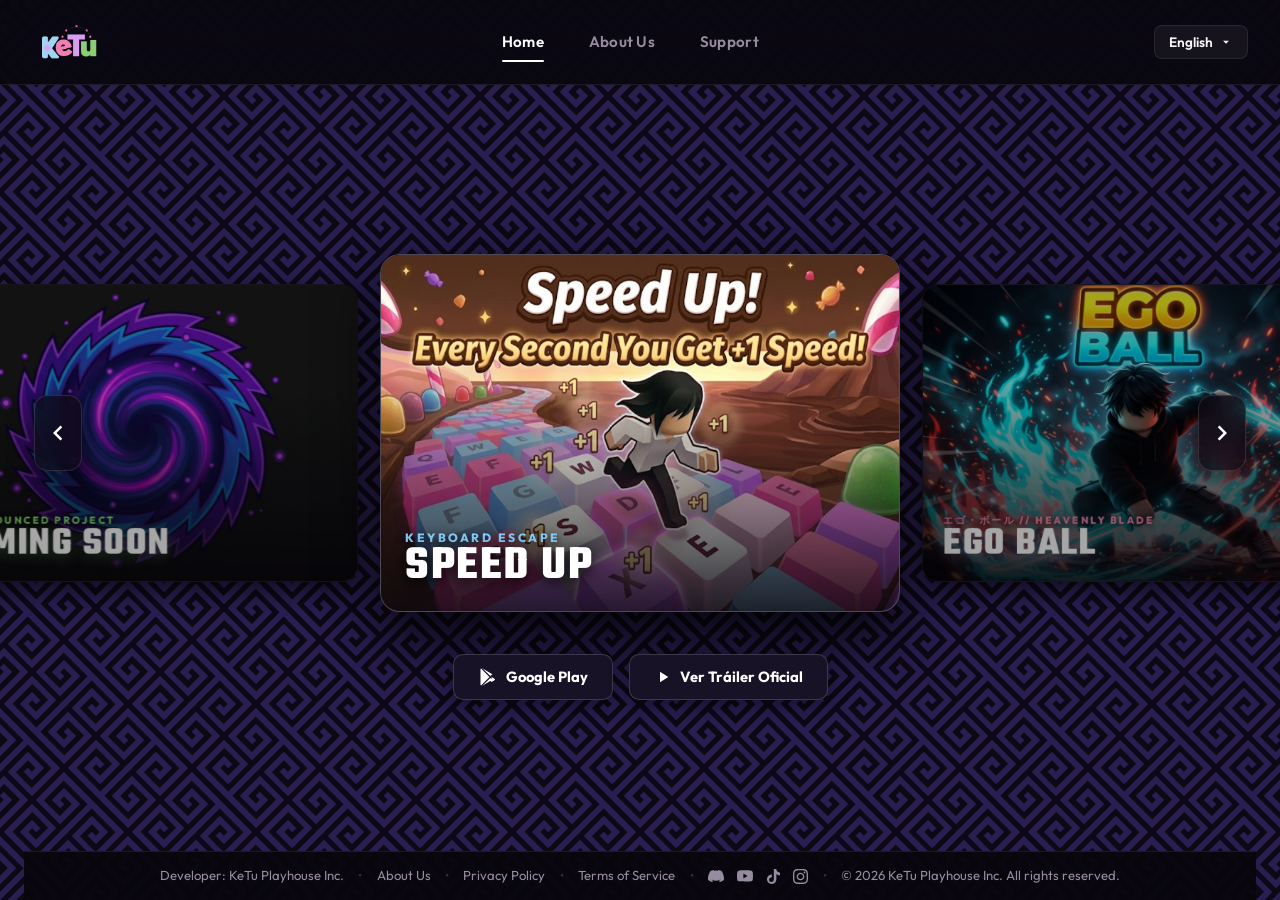
==== index.html @ 0c63c73d "feat(web): add smooth hardware-accelerated 3D slide transition v2.5.4" ====
<!DOCTYPE html>
<html lang="es">
<head>
    <meta charset="UTF-8">
    <meta name="viewport" content="width=device-width, initial-scale=1.0, maximum-scale=1.0, user-scalable=no">
    <title>KeTu Playhouse - Estudio de Videojuegos Móviles</title>
    
    <!-- SEO Meta Tags -->
    <meta name="description" content="KeTu Playhouse: Estudio independiente de videojuegos móviles. Creador de Keyboard Escape: Speed Up (Google Play) y EGO BALL.">
    <meta name="keywords" content="KeTu Playhouse, Keyboard Escape, EGO BALL, videojuegos moviles, android games, arcade, blade ball, anime game, synthwave">
    <meta name="author" content="KeTu Playhouse">
    <meta name="robots" content="index, follow">
    
    <!-- Open Graph / Facebook -->
    <meta property="og:type" content="website">
    <meta property="og:title" content="KeTu Playhouse - Estudio de Videojuegos Móviles">
    <meta property="og:description" content="Creadores de juegos móviles dinámicos y electrizantes. ¡Prueba Keyboard Escape y descubre EGO BALL!">
    <meta property="og:image" content="assets/banner.png">

    <!-- Fonts -->
    <link rel="preconnect" href="https://fonts.googleapis.com">
    <link rel="preconnect" href="https://fonts.gstatic.com" crossorigin>
    <link rel="stylesheet" href="https://fonts.googleapis.com/css2?family=Outfit:wght@300;400;500;600;700;800;900&family=Teko:wght@700&display=swap">

    <!-- Stylesheets & Favicon -->
    <link rel="stylesheet" href="style.css?v=2.5.4">
    <link rel="icon" type="image/png" href="assets/icon.png">
    <link rel="canonical" href="https://ketuplayhouse.com/">

    <!-- JSON-LD Structured Data -->
    <script type="application/ld+json">
    {
      "@context": "https://schema.org",
      "@type": "Organization",
      "name": "KeTu Playhouse",
      "url": "https://ketuplayhouse.com",
      "logo": "https://ketuplayhouse.com/assets/logo.png",
      "sameAs": [
        "https://youtube.com/@ketuplayhouse",
        "https://instagram.com/ketuplayhouse",
        "https://tiktok.com/@ketuplayhouse",
        "https://discord.gg/FvvgfS37GY"
      ]
    }
    </script>

    <!-- Language & Logic Script -->
    <script src="lang.js?v=2.5.4" defer></script>
</head>
<body class="main-hub-body">
    <!-- Atmospheric Studio Ambient Canvas -->
    <div class="bg-fixed-canvas">
        <div class="bg-spotlight" id="bg-spotlight"></div>
    </div>

    <!-- Header Navigation (Chillyroom Style Roof Bar) -->
    <header class="studio-header">
        <nav class="studio-nav">
            <a href="index.html" class="logo-container">
                <img src="assets/logo.png" alt="KeTu Playhouse Logo" class="logo-img" id="nav-logo">
            </a>
            
            <ul class="nav-links">
                <li><a href="#" onclick="selectGameIndex(0); return false;" class="active" data-i18n="nav-home">Inicio</a></li>
                <li><a href="about.html" data-i18n="nav-about">Sobre Nosotros</a></li>
                <li><a href="mailto:ketusoporte@gmail.com?subject=Soporte%20KeTu%20Playhouse" data-i18n="nav-support">Soporte</a></li>
            </ul>

            <!-- Minimalist Studio Language Dropdown -->
            <div class="lang-dropdown-wrapper">
                <button class="lang-dropdown-btn" id="langDropdownBtn" onclick="toggleLangDropdown(event)" aria-haspopup="true" aria-expanded="false">
                    <span id="currentLangLabel">Español</span>
                    <svg class="dropdown-chevron" viewBox="0 0 24 24" width="14" height="14">
                        <path fill="currentColor" d="M7 10l5 5 5-5z"/>
                    </svg>
                </button>
                <div class="lang-dropdown-menu" id="langDropdownMenu">
                    <button class="lang-option-item" onclick="changeLanguage('es')">
                        <span>Español</span>
                        <span class="lang-tag">ES</span>
                    </button>
                    <button class="lang-option-item" onclick="changeLanguage('en')">
                        <span>English</span>
                        <span class="lang-tag">EN</span>
                    </button>
                </div>
            </div>
        </nav>
    </header>

    <!-- MAIN STUDIO HUB CONTENT -->
    <main class="studio-hub">
        <!-- HORIZONTAL 16:11 GAME SHOWCASE (ChillyRoom Carousel) -->
        <section class="showcase-section">
            <div class="showcase-viewport">
                <!-- Navigation Chevrons -->
                <button class="showcase-arrow prev" onclick="moveCoverflow(-1)" title="Anterior" aria-label="Juego Anterior">
                    <svg viewBox="0 0 24 24">
                        <path fill="currentColor" d="M15.41 7.41L14 6l-6 6 6 6 1.41-1.41L10.83 12z"/>
                    </svg>
                </button>
                
                <button class="showcase-arrow next" onclick="moveCoverflow(1)" title="Siguiente" aria-label="Siguiente Juego">
                    <svg viewBox="0 0 24 24">
                        <path fill="currentColor" d="M10 6L8.59 7.41 13.17 12l-4.58 4.59L10 18l6-6z"/>
                    </svg>
                </button>

                <!-- GAME CARDS CONTAINER (16:11 Widescreen Aspect Ratio) -->
                <div class="showcase-cards-wrapper" id="coverflow-wrapper">
                    <!-- Card 0: Keyboard Escape: Speed Up -->
                    <div class="showcase-card active" onclick="selectGameIndex(0)">
                        <div class="card-art-container">
                            <img src="assets/banner.png" alt="Keyboard Escape Banner Art" class="card-art-img">
                            <div class="card-vignette-layer"></div>
                            
                            <!-- Official Transparent Game Logo Overlay -->
                            <div class="card-logo-overlay">
                                <div class="game-brand-logo keyboard-escape-logo">
                                    <span class="brand-top-sub">KEYBOARD ESCAPE</span>
                                    <span class="brand-main-title">SPEED UP</span>
                                </div>
                            </div>
                        </div>
                    </div>

                    <!-- Card 1: EGO BALL -->
                    <div class="showcase-card side-next" onclick="selectGameIndex(1)">
                        <div class="card-art-container">
                            <img src="assets/ego_ball_banner.jpg" alt="EGO BALL Banner Art" class="card-art-img">
                            <div class="card-vignette-layer"></div>
                            
                            <!-- Official Transparent Game Logo Overlay -->
                            <div class="card-logo-overlay">
                                <div class="game-brand-logo ego-ball-logo">
                                    <span class="brand-top-sub">エゴ・ボール // HEAVENLY BLADE</span>
                                    <span class="brand-main-title">EGO BALL</span>
                                </div>
                            </div>
                        </div>
                    </div>

                    <!-- Card 2: Coming Soon Portal -->
                    <div class="showcase-card side-prev" onclick="selectGameIndex(2)">
                        <div class="card-art-container">
                            <img src="assets/coming_soon_portal.jpg" alt="Coming Soon Portal" class="card-art-img portal-card-img">
                            <div class="card-vignette-layer"></div>
                            
                            <!-- Official Transparent Game Logo Overlay -->
                            <div class="card-logo-overlay">
                                <div class="game-brand-logo coming-soon-logo">
                                    <span class="brand-top-sub">UNANNOUNCED PROJECT</span>
                                    <span class="brand-main-title">COMING SOON</span>
                                </div>
                            </div>
                        </div>
                    </div>
                </div>
            </div>

            <!-- DYNAMIC ACTION BUTTONS BAR (Symmetric Row Directly Below Active Card) -->
            <div class="active-actions-bar" id="active-actions-bar">
                <!-- Injected dynamically via script -->
            </div>
        </section>

        <!-- REFINED STUDIO FOOTER (Single Slim Line) -->
        <footer class="studio-footer">
            <div class="footer-container">
                <span class="footer-credit" data-i18n="footer-developer">Developer: KeTu Playhouse Inc.</span>
                <span class="footer-divider">•</span>
                <a href="about.html" class="footer-link" data-i18n="nav-about">Sobre Nosotros</a>
                <span class="footer-divider">•</span>
                <a href="privacy-policy.html" class="footer-link" data-i18n="link-privacy">Política de Privacidad</a>
                <span class="footer-divider">•</span>
                <a href="terms-of-service.html" class="footer-link" data-i18n="link-terms">Términos de Uso</a>
                <span class="footer-divider">•</span>
                
                <!-- Social Channels -->
                <div class="footer-social-cluster">
                    <a href="https://discord.gg/FvvgfS37GY" target="_blank" rel="noopener noreferrer" class="social-icon-btn" title="Discord" aria-label="Discord">
                        <svg width="16" height="16" viewBox="0 0 24 24" fill="currentColor">
                            <path d="M20.317 4.37a19.791 19.791 0 0 0-4.885-1.515.074.074 0 0 0-.079.037c-.21.375-.444.864-.608 1.25a18.27 18.27 0 0 0-5.487 0 12.64 12.64 0 0 0-.617-1.25.077.077 0 0 0-.079-.037A19.736 19.736 0 0 0 3.677 4.37a.07.07 0 0 0-.032.027C.533 9.046-.32 13.58.099 18.057a.082.082 0 0 0 .031.057 19.9 19.9 0 0 0 5.993 3.03.078.078 0 0 0 .084-.028 14.09 14.09 0 0 0 1.226-1.994.076.076 0 0 0-.041-.106 13.107 13.107 0 0 1-1.873-.894.077.077 0 0 1-.008-.128c.126-.093.252-.19.372-.287a.075.075 0 0 1 .077-.011c3.92 1.793 8.18 1.793 12.061 0a.073.073 0 0 1 .078.009c.12.099.246.195.373.289a.077.077 0 0 1-.006.127 12.299 12.299 0 0 1-1.873.894.077.077 0 0 0-.041.107c.36.698.772 1.362 1.225 1.993a.076.076 0 0 0 .084.028 19.839 19.839 0 0 0 6.002-3.03.077.077 0 0 0 .032-.054c.5-5.177-.838-9.674-3.549-13.66a.061.061 0 0 0-.031-.03z"/>
                        </svg>
                    </a>
                    <a href="https://youtube.com/@ketuplayhouse" target="_blank" rel="noopener noreferrer" class="social-icon-btn" title="YouTube" aria-label="YouTube">
                        <svg width="16" height="16" viewBox="0 0 24 24" fill="currentColor">
                            <path d="M23.498 6.186a3.016 3.016 0 0 0-2.122-2.136C19.505 3.545 12 3.545 12 3.545s-7.505 0-9.377.505A3.017 3.017 0 0 0 .502 6.186C0 8.07 0 12 0 12s0 3.93.502 5.814a3.016 3.016 0 0 0 2.122 2.136c1.871.505 9.376.505 9.376.505s7.505 0 9.377-.505a3.015 3.015 0 0 0 2.122-2.136C24 15.93 24 12 24 12s0-3.93-.502-5.814zM9.545 15.568V8.432L15.818 12l-6.273 3.568z"/>
                        </svg>
                    </a>
                    <a href="https://tiktok.com/@ketuplayhouse" target="_blank" rel="noopener noreferrer" class="social-icon-btn" title="TikTok" aria-label="TikTok">
                        <svg width="15" height="15" viewBox="0 0 24 24" fill="currentColor">
                            <path d="M12.525.02c1.31-.02 2.61-.01 3.91-.02.08 1.53.63 3.09 1.75 4.17 1.12 1.11 2.7 1.62 4.24 1.79v4.03c-1.44-.05-2.89-.35-4.2-.97-.57-.26-1.1-.59-1.62-.97-.01 2.92.01 5.84-.02 8.75-.08 1.4-.54 2.79-1.35 3.94-1.31 1.92-3.58 3.17-5.91 3.21-1.43.08-2.86-.31-4.08-1.03-2.02-1.19-3.44-3.37-3.65-5.71-.29-2.87 1.13-5.7 3.58-7.18 1.25-.77 2.72-1.16 4.19-1.14.03 1.41.01 2.82.01 4.23-.97-.01-1.95.27-2.76.81-.88.58-1.47 1.52-1.6 2.58-.23 1.5.52 3.04 1.86 3.73.9.47 1.97.55 2.95.27 1.05-.29 1.95-1.02 2.37-2.02.26-.6.37-1.27.36-1.93-.01-4.38 0-8.77-.01-13.15z"/>
                        </svg>
                    </a>
                    <a href="https://instagram.com/ketuplayhouse" target="_blank" rel="noopener noreferrer" class="social-icon-btn" title="Instagram" aria-label="Instagram">
                        <svg width="15" height="15" viewBox="0 0 24 24" fill="currentColor">
                            <path d="M12 2.163c3.204 0 3.584.012 4.85.07 3.252.148 4.771 1.691 4.919 4.919.058 1.265.069 1.645.069 4.849 0 3.205-.012 3.584-.069 4.849-.149 3.225-1.664 4.771-4.919 4.919-1.266.058-1.644.07-4.85.07-3.204 0-3.584-.012-4.849-.07-3.26-.149-4.771-1.699-4.919-4.92-.058-1.265-.07-1.644-.07-4.849 0-3.204.013-3.583.07-4.849.149-3.227 1.664-4.771 4.919-4.919 1.266-.057 1.645-.069 4.849-.069zm0-2.163c-3.259 0-3.667.014-4.947.072-4.358.2-6.78 2.618-6.98 6.98-.059 1.281-.073 1.689-.073 4.948 0 3.259.014 3.668.072 4.948.2 4.358 2.618 6.78 6.98 6.98 1.281.058 1.689.072 4.948.072 3.259 0 3.668-.014 4.948-.072 4.354-.2 6.782-2.618 6.979-6.98.059-1.28.073-1.689.073-4.948 0-3.259-.014-3.667-.072-4.947-.196-4.354-2.617-6.78-6.979-6.98-1.281-.059-1.69-.073-4.949-.073zm0 5.838c-3.403 0-6.162 2.759-6.162 6.162s2.759 6.163 6.162 6.163 6.162-2.759 6.162-6.163c0-3.403-2.759-6.162-6.162-6.162zm0 10.162c-2.209 0-4-1.79-4-4 0-2.209 1.791-4 4-4s4 1.791 4 4c0 2.21-1.791 4-4 4zm6.406-11.845c-.796 0-1.441.645-1.441 1.44s.645 1.44 1.441 1.44c.795 0 1.439-.645 1.439-1.44s-.644-1.44-1.439-1.44z"/>
                        </svg>
                    </a>
                </div>
                
                <span class="footer-divider">•</span>
                <span class="footer-copy" data-i18n="footer-copy">&copy; 2026 KeTu Playhouse Inc. Todos los derechos reservados.</span>
            </div>
        </footer>
    </main>

    <!-- CINEMATIC VIDEO LIGHTBOX MODAL -->
    <div id="videoModal" class="video-modal-overlay" style="display: none;" onclick="closeYouTubeTrailer(event)">
        <div class="video-modal-card" onclick="event.stopPropagation()">
            <button class="video-modal-close" onclick="closeYouTubeTrailer(event)" title="Cerrar">&times;</button>
            <div class="video-iframe-wrapper">
                <iframe id="youtubeIframe" src="" frameborder="0" allow="accelerometer; autoplay; clipboard-write; encrypted-media; gyroscope; picture-in-picture" allowfullscreen></iframe>
            </div>
        </div>
    </div>

    <!-- CORE CONTROLLER SCRIPT -->
    <script>
        let activeIndex = 0;
        const totalGames = 3;

        function moveCoverflow(direction) {
            let nextIndex = activeIndex + direction;
            if (nextIndex < 0) nextIndex = totalGames - 1;
            if (nextIndex >= totalGames) nextIndex = 0;
            selectGameIndex(nextIndex);
        }

        function selectGameIndex(index) {
            activeIndex = index;
            const cards = document.querySelectorAll('.showcase-card');
            
            cards.forEach((card, idx) => {
                card.classList.remove('active', 'side-prev', 'side-next');
                
                if (idx === index) {
                    card.classList.add('active');
                } else if (idx === (index - 1 + totalGames) % totalGames) {
                    card.classList.add('side-prev');
                } else {
                    card.classList.add('side-next');
                }
            });

            updateSpotlight(index);
            renderActiveActions(index);
        }

        function updateSpotlight(index) {
            const spotlight = document.getElementById('bg-spotlight');
            if (!spotlight) return;

            if (index === 0) {
                // Keyboard Escape (Cyan / Blue subtle aura)
                spotlight.style.background = 'radial-gradient(ellipse at 50% 45%, rgba(133, 203, 245, 0.12) 0%, rgba(244, 129, 172, 0.04) 45%, transparent 70%)';
            } else if (index === 1) {
                // EGO BALL (Purple / Pink subtle aura)
                spotlight.style.background = 'radial-gradient(ellipse at 50% 45%, rgba(191, 130, 244, 0.14) 0%, rgba(244, 129, 172, 0.05) 45%, transparent 70%)';
            } else if (index === 2) {
                // Coming Soon (Green / Purple subtle aura)
                spotlight.style.background = 'radial-gradient(ellipse at 50% 45%, rgba(130, 214, 111, 0.12) 0%, rgba(191, 130, 244, 0.05) 45%, transparent 70%)';
            }
        }

        function renderActiveActions(index) {
            const actionsBar = document.getElementById('active-actions-bar');
            if (!actionsBar) return;

            actionsBar.style.opacity = '0';
            actionsBar.style.transform = 'translateY(6px)';

            setTimeout(() => {
                const lang = localStorage.getItem('ketu_lang') || 'es';

                if (index === 0) {
                    // Keyboard Escape Actions
                    const trailerText = lang === 'es' ? 'Ver Tráiler Oficial' : 'Watch Official Trailer';
                    const storeText = lang === 'es' ? 'Google Play' : 'Google Play';
                    actionsBar.innerHTML = `
                        <a href="https://play.google.com/store/apps/details?id=com.ketuplayhouse.keyboardescape" target="_blank" rel="noopener noreferrer" class="action-btn action-btn-playstore">
                            <svg width="20" height="20" viewBox="0 0 24 24" fill="currentColor">
                                <path d="M3.609 1.814L13.792 12 3.61 22.186a1.99 1.99 0 0 1-.61-.954V2.768c0-.368.225-.718.609-.954zm11.235 11.238l2.36 2.36-12.08 6.945 9.72-9.305zm0-2.104L5.124 1.643l12.08 6.945-2.36 2.36zm1.464 1.052l3.414 1.96a1.25 1.25 0 0 1 0 2.08l-3.414 1.96-2.106-2.106 2.106-2.094z"/>
                            </svg>
                            <span>${storeText}</span>
                        </a>
                        <button class="action-btn action-btn-trailer" onclick="openYouTubeTrailer()">
                            <svg width="18" height="18" viewBox="0 0 24 24" fill="currentColor">
                                <path d="M8 5v14l11-7z"/>
                            </svg>
                            <span>${trailerText}</span>
                        </button>
                    `;
                } else if (index === 1) {
                    // EGO BALL Actions
                    const discordText = lang === 'es' ? 'Comunidad de Discord (Alpha)' : 'Discord Community (Alpha)';
                    const statusText = lang === 'es' ? 'En Prototipado Unity 3D' : 'Unity 3D Prototyping';
                    actionsBar.innerHTML = `
                        <a href="https://discord.gg/FvvgfS37GY" target="_blank" rel="noopener noreferrer" class="action-btn action-btn-discord">
                            <svg width="18" height="18" viewBox="0 0 24 24" fill="currentColor">
                                <path d="M20.317 4.37a19.791 19.791 0 0 0-4.885-1.515.074.074 0 0 0-.079.037c-.21.375-.444.864-.608 1.25a18.27 18.27 0 0 0-5.487 0 12.64 12.64 0 0 0-.617-1.25.077.077 0 0 0-.079-.037A19.736 19.736 0 0 0 3.677 4.37a.07.07 0 0 0-.032.027C.533 9.046-.32 13.58.099 18.057a.082.082 0 0 0 .031.057 19.9 19.9 0 0 0 5.993 3.03.078.078 0 0 0 .084-.028 14.09 14.09 0 0 0 1.226-1.994.076.076 0 0 0-.041-.106 13.107 13.107 0 0 1-1.873-.894.077.077 0 0 1-.008-.128c.126-.093.252-.19.372-.287a.075.075 0 0 1 .077-.011c3.92 1.793 8.18 1.793 12.061 0a.073.073 0 0 1 .078.009c.12.099.246.195.373.289a.077.077 0 0 1-.006.127 12.299 12.299 0 0 1-1.873.894.077.077 0 0 0-.041.107c.36.698.772 1.362 1.225 1.993a.076.076 0 0 0 .084.028 19.839 19.839 0 0 0 6.002-3.03.077.077 0 0 0 .032-.054c.5-5.177-.838-9.674-3.549-13.66a.061.061 0 0 0-.031-.03z"/>
                            </svg>
                            <span>${discordText}</span>
                        </a>
                        <div class="action-tag-pill tag-prototype">
                            <span class="tag-dot"></span>
                            <span>${statusText}</span>
                        </div>
                    `;
                } else if (index === 2) {
                    // Coming Soon Actions
                    const discordNewsText = lang === 'es' ? 'Novedades en Discord' : 'Updates on Discord';
                    const secretTagText = lang === 'es' ? 'Proyecto No Revelado' : 'Unannounced Title';
                    actionsBar.innerHTML = `
                        <a href="https://discord.gg/FvvgfS37GY" target="_blank" rel="noopener noreferrer" class="action-btn action-btn-discord">
                            <svg width="18" height="18" viewBox="0 0 24 24" fill="currentColor">
                                <path d="M20.317 4.37a19.791 19.791 0 0 0-4.885-1.515.074.074 0 0 0-.079.037c-.21.375-.444.864-.608 1.25a18.27 18.27 0 0 0-5.487 0 12.64 12.64 0 0 0-.617-1.25.077.077 0 0 0-.079-.037A19.736 19.736 0 0 0 3.677 4.37a.07.07 0 0 0-.032.027C.533 9.046-.32 13.58.099 18.057a.082.082 0 0 0 .031.057 19.9 19.9 0 0 0 5.993 3.03.078.078 0 0 0 .084-.028 14.09 14.09 0 0 0 1.226-1.994.076.076 0 0 0-.041-.106 13.107 13.107 0 0 1-1.873-.894.077.077 0 0 1-.008-.128c.126-.093.252-.19.372-.287a.075.075 0 0 1 .077-.011c3.92 1.793 8.18 1.793 12.061 0a.073.073 0 0 1 .078.009c.12.099.246.195.373.289a.077.077 0 0 1-.006.127 12.299 12.299 0 0 1-1.873.894.077.077 0 0 0-.041.107c.36.698.772 1.362 1.225 1.993a.076.076 0 0 0 .084.028 19.839 19.839 0 0 0 6.002-3.03.077.077 0 0 0 .032-.054c.5-5.177-.838-9.674-3.549-13.66a.061.061 0 0 0-.031-.03z"/>
                            </svg>
                            <span>${discordNewsText}</span>
                        </a>
                        <div class="action-tag-pill tag-secret">
                            <span class="tag-dot dot-purple"></span>
                            <span>${secretTagText}</span>
                        </div>
                    `;
                }

                actionsBar.style.opacity = '1';
                actionsBar.style.transform = 'translateY(0)';
            }, 180);
        }

        // Language Dropdown Controller
        function toggleLangDropdown(event) {
            event.stopPropagation();
            const menu = document.getElementById('langDropdownMenu');
            const btn = document.getElementById('langDropdownBtn');
            if (!menu || !btn) return;
            const isOpen = menu.classList.contains('show');
            if (isOpen) {
                menu.classList.remove('show');
                btn.setAttribute('aria-expanded', 'false');
            } else {
                menu.classList.add('show');
                btn.setAttribute('aria-expanded', 'true');
            }
        }

        document.addEventListener('click', (e) => {
            const menu = document.getElementById('langDropdownMenu');
            const btn = document.getElementById('langDropdownBtn');
            if (menu && menu.classList.contains('show') && !menu.contains(e.target) && e.target !== btn) {
                menu.classList.remove('show');
                if (btn) btn.setAttribute('aria-expanded', 'false');
            }
        });

        // Trailer Lightbox Handlers
        function openYouTubeTrailer() {
            const modal = document.getElementById('videoModal');
            const iframe = document.getElementById('youtubeIframe');
            if (modal && iframe) {
                iframe.src = "https://www.youtube.com/embed/g2qC4mI6nfc?autoplay=1";
                modal.style.display = "flex";
                document.body.style.overflow = "hidden";
            }
        }

        function closeYouTubeTrailer(e) {
            if (e) e.stopPropagation();
            const modal = document.getElementById('videoModal');
            const iframe = document.getElementById('youtubeIframe');
            if (modal && iframe) {
                iframe.src = "";
                modal.style.display = "none";
                document.body.style.overflow = "";
            }
        }

        document.addEventListener("keydown", (e) => {
            if (e.key === "Escape") {
                closeYouTubeTrailer();
            } else if (e.key === "ArrowLeft") {
                moveCoverflow(-1);
            } else if (e.key === "ArrowRight") {
                moveCoverflow(1);
            }
        });

        // Touch Swipe Navigation for Mobile / In-App WebViews
        let touchStartX = 0;
        let touchEndX = 0;
        const coverflowEl = document.getElementById('coverflow-wrapper');
        if (coverflowEl) {
            coverflowEl.addEventListener('touchstart', (e) => {
                touchStartX = e.changedTouches[0].screenX;
            }, { passive: true });

            coverflowEl.addEventListener('touchend', (e) => {
                touchEndX = e.changedTouches[0].screenX;
                handleSwipeGesture();
            }, { passive: true });
        }

        function handleSwipeGesture() {
            const diffX = touchEndX - touchStartX;
            if (Math.abs(diffX) > 45) {
                if (diffX < 0) {
                    moveCoverflow(1); // Swipe left -> next
                } else {
                    moveCoverflow(-1); // Swipe right -> prev
                }
            }
        }

        document.addEventListener("DOMContentLoaded", () => {
            selectGameIndex(0);
        });
    </script>
</body>
</html>
---- style.css ----
@import url('https://fonts.googleapis.com/css2?family=Outfit:wght@300;400;500;600;700;800;900&family=Teko:wght@700&display=swap');

:root {
  --bg-main: #08060c;
  --bg-card: #100b18;
  --bg-nav: rgba(8, 6, 12, 0.85);
  
  /* KeTu Official Logo Palette */
  --ketu-blue: #85cbf5;   /* 'K' */
  --ketu-pink: #f481ac;   /* 'e' */
  --ketu-purple: #bf82f4; /* 'T' */
  --ketu-green: #82d66f;  /* 'u' */

  --text-main: #f8f6fb;
  --text-muted: #968c9f;
  --border-subtle: rgba(255, 255, 255, 0.08);
  --border-active: rgba(255, 255, 255, 0.25);
  
  --transition-fast: 0.2s ease;
  --transition-smooth: 0.35s cubic-bezier(0.25, 1, 0.5, 1);
}

* {
  box-sizing: border-box;
  margin: 0;
  padding: 0;
}

html, body {
  width: 100%;
  min-height: 100vh;
  background-color: #0d0814;
  background-image: url('assets/ketu_bg.png?v=2.5.2');
  background-repeat: repeat;
  background-attachment: fixed;
  color: var(--text-main);
  font-family: 'Outfit', -apple-system, BlinkMacSystemFont, sans-serif;
  line-height: 1.5;
  -webkit-font-smoothing: antialiased;
}

body.main-hub-body {
  height: 100vh;
  height: 100dvh;
  overflow: hidden;
}

body.doc-body-page {
  overflow-y: auto !important;
  height: auto !important;
}

/* ----------------------------------------------------
   STUDIO BACKGROUND ATMOSPHERE (Cinematic Spotlight)
   ---------------------------------------------------- */
.bg-fixed-canvas {
  position: fixed !important;
  top: 0; left: 0; width: 100vw; height: 100vh;
  z-index: -1; pointer-events: none; overflow: hidden;
  background: transparent;
}

.bg-spotlight {
  position: absolute;
  top: 50%;
  left: 50%;
  transform: translate(-50%, -50%);
  width: 1100px;
  height: 700px;
  border-radius: 50%;
  filter: blur(120px);
  pointer-events: none;
  transition: background 0.8s ease;
  background: radial-gradient(ellipse at 50% 45%, rgba(133, 203, 245, 0.08) 0%, rgba(244, 129, 172, 0.03) 45%, transparent 70%);
}

/* ----------------------------------------------------
   STUDIO ROOF HEADER (Chillyroom Style)
   ---------------------------------------------------- */
.studio-header {
  position: fixed;
  top: 0; left: 0; right: 0;
  height: 85px;
  background: var(--bg-nav);
  backdrop-filter: blur(20px);
  -webkit-backdrop-filter: blur(20px);
  border-bottom: 1px solid var(--border-subtle);
  z-index: 1000;
}

.studio-nav {
  display: flex;
  justify-content: space-between;
  align-items: center;
  height: 100%;
  max-width: 1350px;
  margin: 0 auto;
  padding: 0 2rem;
}

.logo-container {
  display: flex;
  align-items: center;
  text-decoration: none;
}

.logo-img {
  height: 42px;
  width: auto;
  display: block;
  transition: opacity var(--transition-fast);
}

.logo-img:hover {
  opacity: 0.9;
}

.nav-links {
  display: flex;
  list-style: none;
  gap: 2.8rem;
  align-items: center;
}

.nav-links a {
  font-weight: 600;
  font-size: 0.95rem;
  color: var(--text-muted);
  text-decoration: none;
  padding: 0.4rem 0;
  position: relative;
  letter-spacing: 0.3px;
  transition: color var(--transition-fast);
}

.nav-links a:hover,
.nav-links a.active {
  color: #ffffff;
}

.nav-links a.active::after {
  content: '';
  position: absolute;
  bottom: -4px;
  left: 0;
  width: 100%;
  height: 2px;
  background: #ffffff;
  border-radius: 2px;
}

/* Minimalist Language Dropdown */
.lang-dropdown-wrapper {
  position: relative;
}

.lang-dropdown-btn {
  display: inline-flex;
  align-items: center;
  gap: 6px;
  background: rgba(255, 255, 255, 0.05);
  border: 1px solid var(--border-subtle);
  color: var(--text-main);
  padding: 7px 14px;
  border-radius: 8px;
  cursor: pointer;
  font-family: inherit;
  font-size: 0.85rem;
  font-weight: 600;
  transition: all var(--transition-fast);
}

.lang-dropdown-btn:hover {
  background: rgba(255, 255, 255, 0.1);
  border-color: rgba(255, 255, 255, 0.2);
}

.dropdown-chevron {
  transition: transform var(--transition-fast);
}

.lang-dropdown-btn[aria-expanded="true"] .dropdown-chevron {
  transform: rotate(180deg);
}

.lang-dropdown-menu {
  position: absolute;
  top: calc(100% + 8px);
  right: 0;
  min-width: 130px;
  background: #140e1e;
  border: 1px solid rgba(255, 255, 255, 0.12);
  border-radius: 10px;
  box-shadow: 0 12px 30px rgba(0, 0, 0, 0.7);
  padding: 5px;
  display: none;
  flex-direction: column;
  z-index: 100;
}

.lang-dropdown-menu.show {
  display: flex;
}

.lang-option-item {
  display: flex;
  align-items: center;
  justify-content: space-between;
  background: transparent;
  border: none;
  color: var(--text-muted);
  padding: 8px 12px;
  border-radius: 6px;
  cursor: pointer;
  font-family: inherit;
  font-size: 0.85rem;
  font-weight: 500;
  text-align: left;
  transition: all var(--transition-fast);
}

.lang-option-item:hover {
  background: rgba(255, 255, 255, 0.08);
  color: #ffffff;
}

.lang-tag {
  font-size: 0.72rem;
  font-weight: 700;
  opacity: 0.6;
}

/* ----------------------------------------------------
   MAIN STUDIO HUB
   ---------------------------------------------------- */
main.studio-hub {
  width: 100vw;
  height: 100vh;
  height: 100dvh;
  display: flex;
  flex-direction: column;
  align-items: center;
  justify-content: space-between;
  padding: 85px 1.5rem 0;
  position: relative;
  overflow: hidden;
}

/* ----------------------------------------------------
   HORIZONTAL 16:11 GAME SHOWCASE (ChillyRoom Carousel)
   ---------------------------------------------------- */
.showcase-section {
  flex: 1;
  width: 100%;
  max-width: 1400px;
  display: flex;
  flex-direction: column;
  align-items: center;
  justify-content: center;
  position: relative;
}

.showcase-viewport {
  position: relative;
  width: 100%;
  display: flex;
  align-items: center;
  justify-content: center;
  padding: 10px 0;
}

/* Navigation Chevrons */
.showcase-arrow {
  position: absolute;
  top: 50%;
  transform: translateY(-50%);
  z-index: 50;
  background: rgba(14, 10, 22, 0.75);
  border: 1px solid rgba(255, 255, 255, 0.12);
  backdrop-filter: blur(10px);
  -webkit-backdrop-filter: blur(10px);
  color: #ffffff;
  width: 48px;
  height: 76px;
  border-radius: 14px;
  display: flex;
  align-items: center;
  justify-content: center;
  cursor: pointer;
  box-shadow: 0 8px 24px rgba(0, 0, 0, 0.5);
  transition: all var(--transition-fast);
}

.showcase-arrow:hover {
  background: rgba(25, 18, 38, 0.95);
  border-color: rgba(255, 255, 255, 0.35);
  transform: translateY(-50%) scale(1.05);
}

.showcase-arrow.prev { left: 10px; }
.showcase-arrow.next { right: 10px; }
.showcase-arrow svg { width: 30px; height: 30px; }

/* Cards Layout */
.showcase-cards-wrapper {
  position: relative;
  width: 100%;
  max-width: 1250px;
  height: 375px;
  display: flex;
  align-items: center;
  justify-content: center;
  perspective: 1200px;
  padding: 10px 0;
}

.showcase-card {
  position: absolute;
  width: 520px;
  aspect-ratio: 16 / 11;
  background: #110c1c;
  border: 1px solid var(--border-subtle);
  border-radius: 20px;
  overflow: hidden;
  cursor: pointer;
  opacity: 1; /* 100% sólida y opaca */
  box-shadow: 0 10px 30px rgba(0, 0, 0, 0.6);
  transition: transform 0.52s cubic-bezier(0.25, 1, 0.35, 1),
              filter 0.52s ease,
              border-color 0.52s ease,
              box-shadow 0.52s ease,
              opacity 0.52s ease;
  will-change: transform, filter;
  user-select: none;
}

.showcase-card:hover:not(.active) {
  filter: brightness(0.85);
  border-color: rgba(255, 255, 255, 0.2);
}

.showcase-card.side-prev {
  transform: translate3d(-515px, 0, -40px) scale(0.86);
  filter: brightness(0.65);
  z-index: 10;
  pointer-events: auto;
}

.showcase-card.active {
  transform: translate3d(0, 0, 0) scale(1);
  aspect-ratio: 16 / 11;
  opacity: 1;
  filter: brightness(1);
  border-color: var(--border-active);
  box-shadow: 0 24px 60px rgba(0, 0, 0, 0.85);
  z-index: 20;
  pointer-events: auto;
}

.showcase-card.side-next {
  transform: translate3d(515px, 0, -40px) scale(0.86);
  filter: brightness(0.65);
  z-index: 10;
  pointer-events: auto;
}

.card-art-container {
  width: 100%;
  height: 100%;
  position: relative;
  overflow: hidden;
}

.card-art-img {
  width: 100%;
  height: 100%;
  object-fit: cover;
  display: block;
}

.portal-card-img {
  transition: transform 0.8s ease;
}

.showcase-card.active .portal-card-img {
  animation: subtlePulse 8s ease-in-out infinite alternate;
}

@keyframes subtlePulse {
  0% { transform: scale(1); }
  100% { transform: scale(1.04); }
}

.card-vignette-layer {
  position: absolute;
  inset: 0;
  background: linear-gradient(180deg, rgba(8, 6, 12, 0) 35%, rgba(8, 6, 12, 0.85) 100%);
  pointer-events: none;
}

/* Official Transparent Game Logo Overlay */
.card-logo-overlay {
  position: absolute;
  bottom: 1.4rem;
  left: 1.5rem;
  right: 1.5rem;
  z-index: 10;
  pointer-events: none;
}

.game-brand-logo {
  display: flex;
  flex-direction: column;
}

.brand-top-sub {
  font-size: 0.75rem;
  font-weight: 800;
  letter-spacing: 2.5px;
  text-transform: uppercase;
  text-shadow: 0 2px 8px rgba(0, 0, 0, 0.9);
  margin-bottom: -2px;
}

.brand-main-title {
  font-family: 'Teko', sans-serif;
  font-size: 3rem;
  font-weight: 700;
  line-height: 0.9;
  letter-spacing: 1.5px;
  text-transform: uppercase;
  color: #ffffff;
  text-shadow: 0 4px 16px rgba(0, 0, 0, 0.95);
}

/* Specific Logo Brand Accent Palettes */
.keyboard-escape-logo .brand-top-sub { color: var(--ketu-blue); }
.keyboard-escape-logo .brand-main-title { color: #ffffff; }

.ego-ball-logo .brand-top-sub { color: var(--ketu-pink); }
.ego-ball-logo .brand-main-title { color: #ffffff; text-shadow: 0 4px 18px rgba(244, 129, 172, 0.4); }

.coming-soon-logo .brand-top-sub { color: var(--ketu-green); }
.coming-soon-logo .brand-main-title { color: #ffffff; text-shadow: 0 4px 18px rgba(130, 214, 111, 0.3); }

/* ----------------------------------------------------
   SYMMETRIC ACTION BUTTONS BAR
   ---------------------------------------------------- */
.active-actions-bar {
  display: flex;
  align-items: center;
  justify-content: center;
  gap: 1rem;
  margin-top: 1.4rem;
  min-height: 48px;
  z-index: 30;
}

.action-btn {
  display: inline-flex;
  align-items: center;
  justify-content: center;
  gap: 8px;
  height: 46px;
  padding: 0 1.5rem;
  border-radius: 10px;
  font-family: inherit;
  font-weight: 700;
  font-size: 0.92rem;
  text-decoration: none;
  cursor: pointer;
  box-shadow: 0 6px 20px rgba(0, 0, 0, 0.4);
  transition: all var(--transition-fast);
}

.action-btn-playstore {
  background: #181226;
  border: 1px solid rgba(255, 255, 255, 0.16);
  color: #ffffff;
}

.action-btn-playstore:hover {
  background: #241b38;
  border-color: rgba(255, 255, 255, 0.35);
  transform: translateY(-2px);
}

.action-btn-trailer {
  background: #181226;
  border: 1px solid rgba(255, 255, 255, 0.16);
  color: #ffffff;
}

.action-btn-trailer:hover {
  background: #241b38;
  border-color: rgba(255, 255, 255, 0.35);
  transform: translateY(-2px);
}

.action-btn-discord {
  background: #5865F2;
  border: 1px solid #7983f5;
  color: #ffffff;
}

.action-btn-discord:hover {
  background: #4752c4;
  border-color: #ffffff;
  transform: translateY(-2px);
}

.action-tag-pill {
  display: inline-flex;
  align-items: center;
  gap: 8px;
  height: 46px;
  padding: 0 1.25rem;
  border-radius: 10px;
  font-size: 0.85rem;
  font-weight: 700;
  background: rgba(255, 255, 255, 0.04);
  border: 1px solid var(--border-subtle);
  color: var(--text-muted);
}

.tag-dot {
  width: 7px;
  height: 7px;
  border-radius: 50%;
  background: #ff3b5c;
  box-shadow: 0 0 8px #ff3b5c;
}

.tag-dot.dot-purple {
  background: #bf82f4;
  box-shadow: 0 0 8px #bf82f4;
}

/* ----------------------------------------------------
   SLIM STUDIO FOOTER
   ---------------------------------------------------- */
.studio-footer {
  width: 100%;
  background: rgba(8, 6, 12, 0.95);
  border-top: 1px solid var(--border-subtle);
  padding: 14px 2rem;
  font-size: 0.82rem;
  color: var(--text-muted);
  z-index: 50;
}

.footer-container {
  display: flex;
  align-items: center;
  justify-content: center;
  gap: 0.9rem;
  flex-wrap: wrap;
  max-width: 1350px;
  margin: 0 auto;
}

.footer-link {
  color: var(--text-muted);
  text-decoration: none;
  transition: color var(--transition-fast);
}

.footer-link:hover {
  color: #ffffff;
}

.footer-divider {
  opacity: 0.3;
}

.footer-social-cluster {
  display: inline-flex;
  align-items: center;
  gap: 0.8rem;
}

.social-icon-btn {
  color: var(--text-muted);
  display: inline-flex;
  align-items: center;
  justify-content: center;
  transition: all var(--transition-fast);
}

.social-icon-btn:hover {
  color: #ffffff;
  transform: translateY(-1px);
}

/* ----------------------------------------------------
   STANDALONE DOCUMENT & ABOUT PAGES
   ---------------------------------------------------- */
.doc-card-container {
  max-width: 850px;
  margin: 110px auto 50px;
  padding: 2.8rem;
  background: rgba(16, 11, 24, 0.9);
  backdrop-filter: blur(20px);
  -webkit-backdrop-filter: blur(20px);
  border: 1px solid var(--border-subtle);
  border-radius: 20px;
  box-shadow: 0 20px 50px rgba(0, 0, 0, 0.8);
  color: var(--text-main);
}

.doc-header {
  margin-bottom: 2rem;
  padding-bottom: 1.25rem;
  border-bottom: 1px solid var(--border-subtle);
  text-align: center;
}

.doc-header h1 {
  font-size: 2.2rem;
  font-weight: 800;
  color: #ffffff;
  margin-bottom: 0.5rem;
}

.doc-meta {
  font-size: 0.85rem;
  color: var(--ketu-blue);
  font-weight: 600;
}

.doc-body {
  font-size: 0.96rem;
  line-height: 1.75;
  color: #dcd4e8;
}

.doc-body h2 {
  font-size: 1.3rem;
  font-weight: 700;
  color: #ffffff;
  margin: 1.8rem 0 0.75rem;
}

.doc-body p { margin-bottom: 1.1rem; }
.doc-body ul { margin: 0.5rem 0 1.2rem 1.5rem; }
.doc-body li { margin-bottom: 0.5rem; }
.doc-body a { color: var(--ketu-blue); text-decoration: underline; }

.back-btn-styled {
  display: inline-flex;
  align-items: center;
  gap: 8px;
  color: var(--text-main);
  font-weight: 600;
  font-size: 0.88rem;
  text-decoration: none;
  margin-bottom: 1.5rem;
  padding: 6px 14px;
  background: rgba(255, 255, 255, 0.05);
  border: 1px solid var(--border-subtle);
  border-radius: 8px;
  transition: all var(--transition-fast);
}

.back-btn-styled:hover {
  background: rgba(255, 255, 255, 0.12);
  border-color: rgba(255, 255, 255, 0.25);
  transform: translateX(-3px);
}

/* ----------------------------------------------------
   VIDEO LIGHTBOX MODAL
   ---------------------------------------------------- */
.video-modal-overlay {
  position: fixed;
  inset: 0;
  background: rgba(0, 0, 0, 0.92);
  backdrop-filter: blur(14px);
  -webkit-backdrop-filter: blur(14px);
  z-index: 2000;
  display: flex;
  align-items: center;
  justify-content: center;
  padding: 20px;
}

.video-modal-card {
  position: relative;
  width: 100%;
  max-width: 880px;
  background: #000;
  border-radius: 16px;
  border: 1px solid rgba(255, 255, 255, 0.2);
  box-shadow: 0 20px 60px rgba(0, 0, 0, 0.9);
  overflow: hidden;
}

.video-modal-close {
  position: absolute;
  top: 12px;
  right: 16px;
  background: rgba(0, 0, 0, 0.75);
  border: 1px solid rgba(255, 255, 255, 0.4);
  color: white;
  font-size: 1.5rem;
  width: 36px;
  height: 36px;
  border-radius: 50%;
  cursor: pointer;
  z-index: 10;
  display: flex;
  align-items: center;
  justify-content: center;
  transition: all var(--transition-fast);
}

.video-modal-close:hover {
  background: #ffffff;
  color: #000000;
}

.video-iframe-wrapper {
  position: relative;
  padding-bottom: 56.25%;
  height: 0;
}

.video-iframe-wrapper iframe {
  position: absolute;
  top: 0;
  left: 0;
  width: 100%;
  height: 100%;
}

/* ----------------------------------------------------
   RESPONSIVE ADAPTATIONS (MOBILE & TABLET)
   ---------------------------------------------------- */
@media (max-width: 1024px) {
  .showcase-cards-wrapper {
    height: 330px;
  }
  .showcase-card {
    width: 440px;
  }
  .showcase-card.side-prev {
    transform: translate3d(-420px, 0, -30px) scale(0.86);
  }
  .showcase-card.side-next {
    transform: translate3d(420px, 0, -30px) scale(0.86);
  }
  .brand-main-title {
    font-size: 2.4rem;
  }
}

@media (max-width: 768px) {
  body.main-hub-body {
    height: auto !important;
    min-height: 100vh;
    overflow-y: auto !important;
  }

  .studio-header {
    height: 65px;
  }

  .studio-nav {
    padding: 0 1rem;
  }

  .logo-img {
    height: 34px;
  }

  .nav-links {
    gap: 1.2rem;
  }

  .nav-links a {
    font-size: 0.85rem;
  }

  main.studio-hub {
    height: auto;
    min-height: calc(100vh - 65px);
    overflow: visible;
    padding: 75px 1rem 30px;
    justify-content: flex-start;
  }

  .showcase-cards-wrapper {
    height: 250px;
    max-width: 100vw;
    overflow: hidden;
  }

  .showcase-card {
    width: 88vw;
    max-width: 360px;
  }

  .showcase-card.active {
    transform: translate3d(0, 0, 0) scale(1);
    opacity: 1;
    z-index: 20;
    pointer-events: auto;
  }

  .showcase-card.side-prev {
    transform: translate3d(-105vw, 0, 0) scale(0.85);
    opacity: 0;
    pointer-events: none;
    z-index: 5;
  }

  .showcase-card.side-next {
    transform: translate3d(105vw, 0, 0) scale(0.85);
    opacity: 0;
    pointer-events: none;
    z-index: 5;
  }

  .brand-main-title {
    font-size: 2.2rem;
  }

  .showcase-arrow {
    width: 38px;
    height: 60px;
    border-radius: 10px;
  }

  .showcase-arrow.prev { left: -6px; }
  .showcase-arrow.next { right: -6px; }

  .active-actions-bar {
    flex-direction: column;
    width: 100%;
    max-width: 320px;
    margin: 1.2rem auto 0;
    gap: 0.6rem;
  }

  .action-btn {
    width: 100%;
  }

  .action-tag-pill {
    width: 100%;
    justify-content: center;
  }

  .studio-footer {
    padding: 16px 1rem;
    font-size: 0.75rem;
    margin-top: 2rem;
  }

  .footer-container {
    gap: 0.5rem;
    flex-direction: column;
  }

  .footer-divider {
    display: none;
  }

  .doc-card-container {
    margin: 80px 1rem 30px;
    padding: 1.5rem;
  }
}
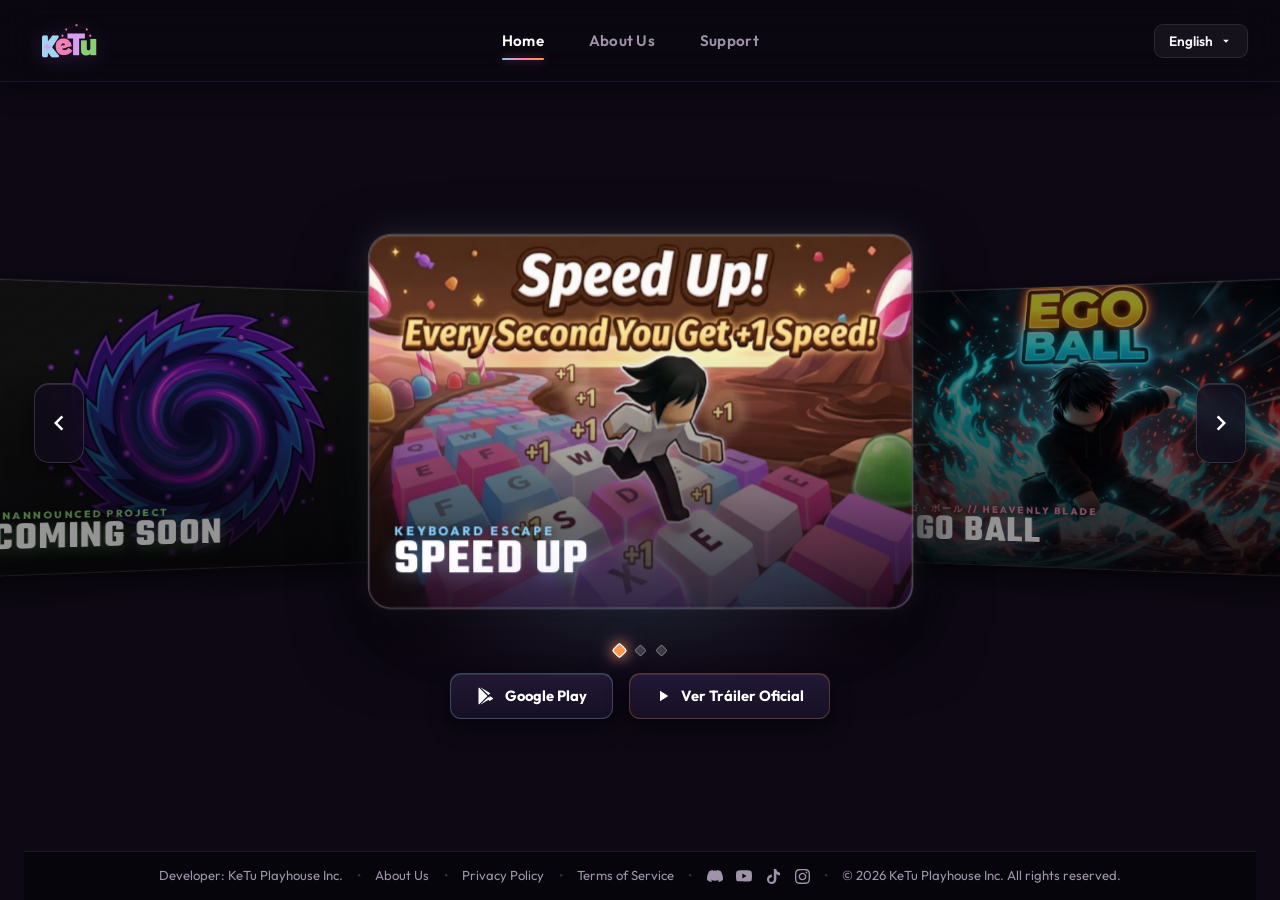
==== commit 80f0c7e3: "feat(web): 3D coverflow rotation, subtle spooky ambiance, clean URLs & universal iOS/Android/tablet/" ====
--- a/index.html
+++ b/index.html
@@ -2,7 +2,10 @@
 <html lang="es">
 <head>
     <meta charset="UTF-8">
-    <meta name="viewport" content="width=device-width, initial-scale=1.0, maximum-scale=1.0, user-scalable=no">
+    <meta name="viewport" content="width=device-width, initial-scale=1.0, viewport-fit=cover">
+    <meta name="theme-color" content="#0d0814">
+    <meta name="apple-mobile-web-app-capable" content="yes">
+    <meta name="apple-mobile-web-app-status-bar-style" content="black-translucent">
     <title>KeTu Playhouse - Estudio de Videojuegos Móviles</title>
     
     <!-- SEO Meta Tags -->
@@ -23,8 +26,9 @@
     <link rel="stylesheet" href="https://fonts.googleapis.com/css2?family=Outfit:wght@300;400;500;600;700;800;900&family=Teko:wght@700&display=swap">
 
     <!-- Stylesheets & Favicon -->
-    <link rel="stylesheet" href="style.css?v=2.5.4">
+    <link rel="stylesheet" href="style.css?v=2.6.0">
     <link rel="icon" type="image/png" href="assets/icon.png">
+    <link rel="apple-touch-icon" href="assets/icon.png">
     <link rel="canonical" href="https://ketuplayhouse.com/">
 
     <!-- JSON-LD Structured Data -->
@@ -45,23 +49,46 @@
     </script>
 
     <!-- Language & Logic Script -->
-    <script src="lang.js?v=2.5.4" defer></script>
+    <script src="lang.js?v=2.6.0" defer></script>
 </head>
 <body class="main-hub-body">
-    <!-- Atmospheric Studio Ambient Canvas -->
-    <div class="bg-fixed-canvas">
+    <!-- Atmospheric Studio Ambient Canvas (iOS & Desktop GPU Safe) -->
+    <div class="bg-fixed-canvas" aria-hidden="true">
+        <div class="bg-pattern-layer"></div>
         <div class="bg-spotlight" id="bg-spotlight"></div>
+        <div class="spooky-mist-layer"></div>
+        <div class="spooky-embers">
+            <span class="ember e1"></span>
+            <span class="ember e2"></span>
+            <span class="ember e3"></span>
+            <span class="ember e4"></span>
+            <span class="ember e5"></span>
+            <span class="ember e6"></span>
+        </div>
+        <!-- Subtle Artisan Corner Cobweb Filigree -->
+        <svg class="spooky-corner-web web-left" viewBox="0 0 120 120" fill="none">
+            <path d="M0 0 L110 20 M0 0 L95 55 M0 0 L75 85 M0 0 L45 105 M0 0 L15 115" stroke="currentColor" stroke-width="0.9"/>
+            <path d="M28 5 Q24 14 22 18 Q18 22 12 25 Q6 28 3 28" stroke="currentColor" stroke-width="0.8" fill="none"/>
+            <path d="M55 10 Q48 26 42 36 Q34 46 22 52 Q12 56 6 57" stroke="currentColor" stroke-width="0.8" fill="none"/>
+            <path d="M84 15 Q74 38 62 54 Q48 70 32 78 Q18 85 10 86" stroke="currentColor" stroke-width="0.8" fill="none"/>
+        </svg>
+        <svg class="spooky-corner-web web-right" viewBox="0 0 120 120" fill="none">
+            <path d="M0 0 L110 20 M0 0 L95 55 M0 0 L75 85 M0 0 L45 105 M0 0 L15 115" stroke="currentColor" stroke-width="0.9"/>
+            <path d="M28 5 Q24 14 22 18 Q18 22 12 25 Q6 28 3 28" stroke="currentColor" stroke-width="0.8" fill="none"/>
+            <path d="M55 10 Q48 26 42 36 Q34 46 22 52 Q12 56 6 57" stroke="currentColor" stroke-width="0.8" fill="none"/>
+            <path d="M84 15 Q74 38 62 54 Q48 70 32 78 Q18 85 10 86" stroke="currentColor" stroke-width="0.8" fill="none"/>
+        </svg>
     </div>
 
     <!-- Header Navigation (Chillyroom Style Roof Bar) -->
     <header class="studio-header">
         <nav class="studio-nav">
-            <a href="index.html" class="logo-container">
+            <a href="/" class="logo-container" onclick="if(window.location.pathname==='/'||window.location.pathname.endsWith('index.html')){selectGameIndex(0);return false;}">
                 <img src="assets/logo.png" alt="KeTu Playhouse Logo" class="logo-img" id="nav-logo">
             </a>
             
             <ul class="nav-links">
-                <li><a href="#" onclick="selectGameIndex(0); return false;" class="active" data-i18n="nav-home">Inicio</a></li>
+                <li><a href="/" onclick="selectGameIndex(0); return false;" class="active" data-i18n="nav-home">Inicio</a></li>
                 <li><a href="about.html" data-i18n="nav-about">Sobre Nosotros</a></li>
                 <li><a href="mailto:ketusoporte@gmail.com?subject=Soporte%20KeTu%20Playhouse" data-i18n="nav-support">Soporte</a></li>
             </ul>
@@ -106,13 +133,17 @@
                     </svg>
                 </button>
 
-                <!-- GAME CARDS CONTAINER (16:11 Widescreen Aspect Ratio) -->
+                <!-- Ambient Stage Pedestal Halo Under Active Card -->
+                <div class="showcase-stage-glow" id="showcase-stage-glow" aria-hidden="true"></div>
+
+                <!-- GAME CARDS CONTAINER (16:11 Widescreen Aspect Ratio + 3D Perspective) -->
                 <div class="showcase-cards-wrapper" id="coverflow-wrapper">
                     <!-- Card 0: Keyboard Escape: Speed Up -->
-                    <div class="showcase-card active" onclick="selectGameIndex(0)">
+                    <div class="showcase-card active" data-card-index="0" onclick="selectGameIndex(0)">
                         <div class="card-art-container">
-                            <img src="assets/banner.png" alt="Keyboard Escape Banner Art" class="card-art-img">
+                            <img src="assets/banner.png" alt="Keyboard Escape Banner Art" class="card-art-img" draggable="false">
                             <div class="card-vignette-layer"></div>
+                            <div class="card-shine-sweep"></div>
                             
                             <!-- Official Transparent Game Logo Overlay -->
                             <div class="card-logo-overlay">
@@ -125,10 +156,11 @@
                     </div>
 
                     <!-- Card 1: EGO BALL -->
-                    <div class="showcase-card side-next" onclick="selectGameIndex(1)">
+                    <div class="showcase-card side-next" data-card-index="1" onclick="selectGameIndex(1)">
                         <div class="card-art-container">
-                            <img src="assets/ego_ball_banner.jpg" alt="EGO BALL Banner Art" class="card-art-img">
+                            <img src="assets/ego_ball_banner.jpg" alt="EGO BALL Banner Art" class="card-art-img" draggable="false">
                             <div class="card-vignette-layer"></div>
+                            <div class="card-shine-sweep"></div>
                             
                             <!-- Official Transparent Game Logo Overlay -->
                             <div class="card-logo-overlay">
@@ -141,10 +173,11 @@
                     </div>
 
                     <!-- Card 2: Coming Soon Portal -->
-                    <div class="showcase-card side-prev" onclick="selectGameIndex(2)">
+                    <div class="showcase-card side-prev" data-card-index="2" onclick="selectGameIndex(2)">
                         <div class="card-art-container">
-                            <img src="assets/coming_soon_portal.jpg" alt="Coming Soon Portal" class="card-art-img portal-card-img">
+                            <img src="assets/coming_soon_portal.jpg" alt="Coming Soon Portal" class="card-art-img portal-card-img" draggable="false">
                             <div class="card-vignette-layer"></div>
+                            <div class="card-shine-sweep"></div>
                             
                             <!-- Official Transparent Game Logo Overlay -->
                             <div class="card-logo-overlay">
@@ -156,6 +189,13 @@
                         </div>
                     </div>
                 </div>
+            </div>
+
+            <!-- DIAMOND STAGE INDICATORS -->
+            <div class="showcase-pagination" role="tablist" aria-label="Selector de juegos">
+                <button class="page-diamond active" onclick="selectGameIndex(0)" aria-label="Keyboard Escape: Speed Up"></button>
+                <button class="page-diamond" onclick="selectGameIndex(1)" aria-label="EGO BALL"></button>
+                <button class="page-diamond" onclick="selectGameIndex(2)" aria-label="Coming Soon"></button>
             </div>
 
             <!-- DYNAMIC ACTION BUTTONS BAR (Symmetric Row Directly Below Active Card) -->
@@ -229,14 +269,22 @@
         }
 
         function selectGameIndex(index) {
+            const changed = activeIndex !== index;
             activeIndex = index;
             const cards = document.querySelectorAll('.showcase-card');
+            const diamonds = document.querySelectorAll('.page-diamond');
             
             cards.forEach((card, idx) => {
-                card.classList.remove('active', 'side-prev', 'side-next');
+                card.classList.remove('active', 'side-prev', 'side-next', 'shine-trigger');
+                card.style.removeProperty('--tilt-x');
+                card.style.removeProperty('--tilt-y');
                 
                 if (idx === index) {
                     card.classList.add('active');
+                    if (changed) {
+                        void card.offsetWidth;
+                        card.classList.add('shine-trigger');
+                    }
                 } else if (idx === (index - 1 + totalGames) % totalGames) {
                     card.classList.add('side-prev');
                 } else {
@@ -244,23 +292,44 @@
                 }
             });
 
+            diamonds.forEach((dot, idx) => {
+                dot.classList.toggle('active', idx === index);
+            });
+
             updateSpotlight(index);
             renderActiveActions(index);
         }
 
         function updateSpotlight(index) {
             const spotlight = document.getElementById('bg-spotlight');
-            if (!spotlight) return;
+            const stageGlow = document.getElementById('showcase-stage-glow');
+            const body = document.body;
+            body.setAttribute('data-active-game', String(index));
 
             if (index === 0) {
-                // Keyboard Escape (Cyan / Blue subtle aura)
-                spotlight.style.background = 'radial-gradient(ellipse at 50% 45%, rgba(133, 203, 245, 0.12) 0%, rgba(244, 129, 172, 0.04) 45%, transparent 70%)';
+                // Keyboard Escape (Cyan / Spooky Twilight Violet & Warm Amber Accent)
+                if (spotlight) {
+                    spotlight.style.background = 'radial-gradient(ellipse at 50% 44%, rgba(133, 203, 245, 0.14) 0%, rgba(191, 130, 244, 0.08) 38%, rgba(255, 138, 61, 0.04) 60%, transparent 75%)';
+                }
+                if (stageGlow) {
+                    stageGlow.style.background = 'radial-gradient(ellipse at 50% 50%, rgba(133, 203, 245, 0.34) 0%, rgba(191, 130, 244, 0.16) 45%, transparent 72%)';
+                }
             } else if (index === 1) {
-                // EGO BALL (Purple / Pink subtle aura)
-                spotlight.style.background = 'radial-gradient(ellipse at 50% 45%, rgba(191, 130, 244, 0.14) 0%, rgba(244, 129, 172, 0.05) 45%, transparent 70%)';
+                // EGO BALL (Pink / Crimson Flame & Spooky Amber Aura)
+                if (spotlight) {
+                    spotlight.style.background = 'radial-gradient(ellipse at 50% 44%, rgba(244, 129, 172, 0.16) 0%, rgba(255, 122, 69, 0.08) 40%, rgba(191, 130, 244, 0.05) 62%, transparent 75%)';
+                }
+                if (stageGlow) {
+                    stageGlow.style.background = 'radial-gradient(ellipse at 50% 50%, rgba(244, 129, 172, 0.36) 0%, rgba(255, 138, 61, 0.18) 45%, transparent 72%)';
+                }
             } else if (index === 2) {
-                // Coming Soon (Green / Purple subtle aura)
-                spotlight.style.background = 'radial-gradient(ellipse at 50% 45%, rgba(130, 214, 111, 0.12) 0%, rgba(191, 130, 244, 0.05) 45%, transparent 70%)';
+                // Coming Soon (Eerie Emerald / Cosmic Violet Portal Aura)
+                if (spotlight) {
+                    spotlight.style.background = 'radial-gradient(ellipse at 50% 44%, rgba(130, 214, 111, 0.14) 0%, rgba(191, 130, 244, 0.1) 42%, rgba(255, 138, 61, 0.04) 62%, transparent 75%)';
+                }
+                if (stageGlow) {
+                    stageGlow.style.background = 'radial-gradient(ellipse at 50% 50%, rgba(130, 214, 111, 0.32) 0%, rgba(191, 130, 244, 0.18) 45%, transparent 72%)';
+                }
             }
         }
 
@@ -277,7 +346,7 @@
                 if (index === 0) {
                     // Keyboard Escape Actions
                     const trailerText = lang === 'es' ? 'Ver Tráiler Oficial' : 'Watch Official Trailer';
-                    const storeText = lang === 'es' ? 'Google Play' : 'Google Play';
+                    const storeText = 'Google Play';
                     actionsBar.innerHTML = `
                         <a href="https://play.google.com/store/apps/details?id=com.ketuplayhouse.keyboardescape" target="_blank" rel="noopener noreferrer" class="action-btn action-btn-playstore">
                             <svg width="20" height="20" viewBox="0 0 24 24" fill="currentColor">
@@ -294,8 +363,8 @@
                     `;
                 } else if (index === 1) {
                     // EGO BALL Actions
-                    const discordText = lang === 'es' ? 'Comunidad de Discord (Alpha)' : 'Discord Community (Alpha)';
-                    const statusText = lang === 'es' ? 'En Prototipado Unity 3D' : 'Unity 3D Prototyping';
+                    const discordText = lang === 'es' ? 'Comunidad de Discord' : 'Discord Community';
+                    const statusText = lang === 'es' ? 'En Desarrollo (Fase Temprana)' : 'In Development (Early Stage)';
                     actionsBar.innerHTML = `
                         <a href="https://discord.gg/FvvgfS37GY" target="_blank" rel="noopener noreferrer" class="action-btn action-btn-discord">
                             <svg width="18" height="18" viewBox="0 0 24 24" fill="currentColor">
@@ -310,15 +379,8 @@
                     `;
                 } else if (index === 2) {
                     // Coming Soon Actions
-                    const discordNewsText = lang === 'es' ? 'Novedades en Discord' : 'Updates on Discord';
-                    const secretTagText = lang === 'es' ? 'Proyecto No Revelado' : 'Unannounced Title';
+                    const secretTagText = lang === 'es' ? 'Proyecto No Revelado' : 'Unannounced Project';
                     actionsBar.innerHTML = `
-                        <a href="https://discord.gg/FvvgfS37GY" target="_blank" rel="noopener noreferrer" class="action-btn action-btn-discord">
-                            <svg width="18" height="18" viewBox="0 0 24 24" fill="currentColor">
-                                <path d="M20.317 4.37a19.791 19.791 0 0 0-4.885-1.515.074.074 0 0 0-.079.037c-.21.375-.444.864-.608 1.25a18.27 18.27 0 0 0-5.487 0 12.64 12.64 0 0 0-.617-1.25.077.077 0 0 0-.079-.037A19.736 19.736 0 0 0 3.677 4.37a.07.07 0 0 0-.032.027C.533 9.046-.32 13.58.099 18.057a.082.082 0 0 0 .031.057 19.9 19.9 0 0 0 5.993 3.03.078.078 0 0 0 .084-.028 14.09 14.09 0 0 0 1.226-1.994.076.076 0 0 0-.041-.106 13.107 13.107 0 0 1-1.873-.894.077.077 0 0 1-.008-.128c.126-.093.252-.19.372-.287a.075.075 0 0 1 .077-.011c3.92 1.793 8.18 1.793 12.061 0a.073.073 0 0 1 .078.009c.12.099.246.195.373.289a.077.077 0 0 1-.006.127 12.299 12.299 0 0 1-1.873.894.077.077 0 0 0-.041.107c.36.698.772 1.362 1.225 1.993a.076.076 0 0 0 .084.028 19.839 19.839 0 0 0 6.002-3.03.077.077 0 0 0 .032-.054c.5-5.177-.838-9.674-3.549-13.66a.061.061 0 0 0-.031-.03z"/>
-                            </svg>
-                            <span>${discordNewsText}</span>
-                        </a>
                         <div class="action-tag-pill tag-secret">
                             <span class="tag-dot dot-purple"></span>
                             <span>${secretTagText}</span>
@@ -328,7 +390,25 @@
 
                 actionsBar.style.opacity = '1';
                 actionsBar.style.transform = 'translateY(0)';
-            }, 180);
+            }, 150);
+        }
+
+        // Subtle 3D Pointer Parallax on Desktop Hover for Active Card
+        if (window.matchMedia && window.matchMedia('(hover: hover) and (pointer: fine)').matches) {
+            document.querySelectorAll('.showcase-card').forEach((card) => {
+                card.addEventListener('mousemove', (e) => {
+                    if (!card.classList.contains('active')) return;
+                    const rect = card.getBoundingClientRect();
+                    const x = (e.clientX - rect.left) / rect.width - 0.5;
+                    const y = (e.clientY - rect.top) / rect.height - 0.5;
+                    card.style.setProperty('--tilt-y', `${(x * 7).toFixed(2)}deg`);
+                    card.style.setProperty('--tilt-x', `${(-y * 5.5).toFixed(2)}deg`);
+                });
+                card.addEventListener('mouseleave', () => {
+                    card.style.removeProperty('--tilt-x');
+                    card.style.removeProperty('--tilt-y');
+                });
+            });
         }
 
         // Language Dropdown Controller
@@ -361,7 +441,7 @@
             const modal = document.getElementById('videoModal');
             const iframe = document.getElementById('youtubeIframe');
             if (modal && iframe) {
-                iframe.src = "https://www.youtube.com/embed/g2qC4mI6nfc?autoplay=1";
+                iframe.src = "https://www.youtube.com/embed/5XQYpU8MBPI?autoplay=1";
                 modal.style.display = "flex";
                 document.body.style.overflow = "hidden";
             }
@@ -388,24 +468,29 @@
             }
         });
 
-        // Touch Swipe Navigation for Mobile / In-App WebViews
+        // Touch Swipe Navigation for Mobile, iPhone & Tablets
         let touchStartX = 0;
+        let touchStartY = 0;
         let touchEndX = 0;
+        let touchEndY = 0;
         const coverflowEl = document.getElementById('coverflow-wrapper');
         if (coverflowEl) {
             coverflowEl.addEventListener('touchstart', (e) => {
                 touchStartX = e.changedTouches[0].screenX;
+                touchStartY = e.changedTouches[0].screenY;
             }, { passive: true });
 
             coverflowEl.addEventListener('touchend', (e) => {
                 touchEndX = e.changedTouches[0].screenX;
+                touchEndY = e.changedTouches[0].screenY;
                 handleSwipeGesture();
             }, { passive: true });
         }
 
         function handleSwipeGesture() {
             const diffX = touchEndX - touchStartX;
-            if (Math.abs(diffX) > 45) {
+            const diffY = touchEndY - touchStartY;
+            if (Math.abs(diffX) > 36 && Math.abs(diffX) > Math.abs(diffY)) {
                 if (diffX < 0) {
                     moveCoverflow(1); // Swipe left -> next
                 } else {
--- a/style.css
+++ b/style.css
@@ -3,40 +3,42 @@
 :root {
   --bg-main: #08060c;
   --bg-card: #100b18;
-  --bg-nav: rgba(8, 6, 12, 0.85);
+  --bg-nav: rgba(10, 7, 16, 0.86);
   
-  /* KeTu Official Logo Palette */
+  /* KeTu Official Logo Palette + Seasonal Spooky Accent */
   --ketu-blue: #85cbf5;   /* 'K' */
   --ketu-pink: #f481ac;   /* 'e' */
   --ketu-purple: #bf82f4; /* 'T' */
   --ketu-green: #82d66f;  /* 'u' */
+  --spooky-amber: #ff944d; /* Subtle Halloween twilight glow */
 
   --text-main: #f8f6fb;
-  --text-muted: #968c9f;
-  --border-subtle: rgba(255, 255, 255, 0.08);
-  --border-active: rgba(255, 255, 255, 0.25);
+  --text-muted: #9e93a8;
+  --border-subtle: rgba(255, 255, 255, 0.09);
+  --border-active: rgba(255, 255, 255, 0.32);
   
-  --transition-fast: 0.2s ease;
-  --transition-smooth: 0.35s cubic-bezier(0.25, 1, 0.5, 1);
+  --transition-fast: 0.22s cubic-bezier(0.22, 1, 0.36, 1);
+  --transition-smooth: 0.58s cubic-bezier(0.22, 1, 0.36, 1);
 }
 
 * {
   box-sizing: border-box;
   margin: 0;
   padding: 0;
+  -webkit-tap-highlight-color: transparent;
 }
 
 html, body {
   width: 100%;
   min-height: 100vh;
+  min-height: 100dvh;
   background-color: #0d0814;
-  background-image: url('assets/ketu_bg.png?v=2.5.2');
-  background-repeat: repeat;
-  background-attachment: fixed;
   color: var(--text-main);
-  font-family: 'Outfit', -apple-system, BlinkMacSystemFont, sans-serif;
+  font-family: 'Outfit', -apple-system, BlinkMacSystemFont, 'Segoe UI', Roboto, sans-serif;
   line-height: 1.5;
   -webkit-font-smoothing: antialiased;
+  -moz-osx-font-smoothing: grayscale;
+  text-rendering: optimizeLegibility;
 }
 
 body.main-hub-body {
@@ -51,27 +53,164 @@
 }
 
 /* ----------------------------------------------------
-   STUDIO BACKGROUND ATMOSPHERE (Cinematic Spotlight)
+   STUDIO BACKGROUND ATMOSPHERE (iOS Safari & GPU Safe)
    ---------------------------------------------------- */
 .bg-fixed-canvas {
   position: fixed !important;
-  top: 0; left: 0; width: 100vw; height: 100vh;
-  z-index: -1; pointer-events: none; overflow: hidden;
-  background: transparent;
+  inset: 0;
+  width: 100%;
+  height: 100%;
+  z-index: -1;
+  pointer-events: none;
+  overflow: hidden;
+  background-color: #0d0814;
+  transform: translateZ(0);
+}
+
+.bg-pattern-layer {
+  position: absolute;
+  inset: 0;
+  background-image: url('assets/ketu_bg.png?v=2.5.2');
+  background-repeat: repeat;
+  background-position: center top;
+  background-size: 420px auto;
+  opacity: 0.92;
 }
 
 .bg-spotlight {
   position: absolute;
-  top: 50%;
+  top: 48%;
   left: 50%;
   transform: translate(-50%, -50%);
-  width: 1100px;
-  height: 700px;
+  width: min(1150px, 130vw);
+  height: min(720px, 90vh);
   border-radius: 50%;
-  filter: blur(120px);
+  filter: blur(110px);
+  -webkit-filter: blur(110px);
   pointer-events: none;
-  transition: background 0.8s ease;
-  background: radial-gradient(ellipse at 50% 45%, rgba(133, 203, 245, 0.08) 0%, rgba(244, 129, 172, 0.03) 45%, transparent 70%);
+  transition: background 0.85s ease;
+  background: radial-gradient(ellipse at 50% 44%, rgba(133, 203, 245, 0.14) 0%, rgba(191, 130, 244, 0.08) 38%, rgba(255, 138, 61, 0.04) 60%, transparent 75%);
+}
+
+/* Subtle Spooky Ground Mist & Twilight Vignette */
+.spooky-mist-layer {
+  position: absolute;
+  inset: 0;
+  background:
+    radial-gradient(ellipse at 50% 105%, rgba(191, 130, 244, 0.09) 0%, rgba(255, 148, 77, 0.04) 32%, transparent 68%),
+    radial-gradient(circle at 50% 50%, transparent 55%, rgba(5, 3, 9, 0.65) 100%);
+  pointer-events: none;
+}
+
+/* Subtle Floating Spooky / Candy Fireflies */
+.spooky-embers {
+  position: absolute;
+  inset: 0;
+  overflow: hidden;
+  pointer-events: none;
+}
+
+.spooky-embers .ember {
+  position: absolute;
+  border-radius: 50%;
+  opacity: 0;
+  filter: blur(0.5px);
+  animation: floatEmber 14s ease-in-out infinite;
+}
+
+.spooky-embers .e1 {
+  width: 5px; height: 5px;
+  left: 14%; bottom: 18%;
+  background: var(--spooky-amber);
+  box-shadow: 0 0 10px var(--spooky-amber), 0 0 20px rgba(255, 148, 77, 0.5);
+  animation-duration: 13s;
+  animation-delay: 0s;
+}
+
+.spooky-embers .e2 {
+  width: 4px; height: 4px;
+  left: 27%; bottom: 26%;
+  background: var(--ketu-purple);
+  box-shadow: 0 0 10px var(--ketu-purple);
+  animation-duration: 16s;
+  animation-delay: -3.5s;
+}
+
+.spooky-embers .e3 {
+  width: 5px; height: 5px;
+  right: 16%; bottom: 20%;
+  background: var(--spooky-amber);
+  box-shadow: 0 0 12px var(--spooky-amber);
+  animation-duration: 15s;
+  animation-delay: -6s;
+}
+
+.spooky-embers .e4 {
+  width: 4px; height: 4px;
+  right: 28%; bottom: 32%;
+  background: var(--ketu-pink);
+  box-shadow: 0 0 10px var(--ketu-pink);
+  animation-duration: 17s;
+  animation-delay: -9s;
+}
+
+.spooky-embers .e5 {
+  width: 3.5px; height: 3.5px;
+  left: 8%; top: 38%;
+  background: var(--ketu-blue);
+  box-shadow: 0 0 9px var(--ketu-blue);
+  animation-duration: 18s;
+  animation-delay: -5s;
+}
+
+.spooky-embers .e6 {
+  width: 4px; height: 4px;
+  right: 9%; top: 36%;
+  background: var(--spooky-amber);
+  box-shadow: 0 0 10px var(--spooky-amber);
+  animation-duration: 14.5s;
+  animation-delay: -11s;
+}
+
+@keyframes floatEmber {
+  0% {
+    transform: translate3d(0, 12px, 0) scale(0.7);
+    opacity: 0;
+  }
+  25% {
+    opacity: 0.45;
+  }
+  55% {
+    transform: translate3d(14px, -38px, 0) scale(1.08);
+    opacity: 0.6;
+  }
+  85% {
+    opacity: 0.3;
+  }
+  100% {
+    transform: translate3d(-10px, -78px, 0) scale(0.65);
+    opacity: 0;
+  }
+}
+
+/* Artisan Corner Cobweb Filigree */
+.spooky-corner-web {
+  position: absolute;
+  top: 85px;
+  width: 115px;
+  height: 115px;
+  color: rgba(191, 130, 244, 0.14);
+  pointer-events: none;
+  transition: opacity 0.4s ease;
+}
+
+.spooky-corner-web.web-left {
+  left: 0;
+}
+
+.spooky-corner-web.web-right {
+  right: 0;
+  transform: scaleX(-1);
 }
 
 /* ----------------------------------------------------
@@ -80,12 +219,14 @@
 .studio-header {
   position: fixed;
   top: 0; left: 0; right: 0;
-  height: 85px;
+  height: 82px;
   background: var(--bg-nav);
-  backdrop-filter: blur(20px);
-  -webkit-backdrop-filter: blur(20px);
-  border-bottom: 1px solid var(--border-subtle);
+  backdrop-filter: blur(20px) saturate(150%);
+  -webkit-backdrop-filter: blur(20px) saturate(150%);
+  border-bottom: 1px solid rgba(191, 130, 244, 0.12);
+  box-shadow: 0 4px 28px rgba(0, 0, 0, 0.45);
   z-index: 1000;
+  padding-top: env(safe-area-inset-top, 0px);
 }
 
 .studio-nav {
@@ -108,11 +249,13 @@
   height: 42px;
   width: auto;
   display: block;
-  transition: opacity var(--transition-fast);
+  filter: drop-shadow(0 2px 10px rgba(191, 130, 244, 0.2));
+  transition: transform var(--transition-fast), filter var(--transition-fast);
 }
 
 .logo-img:hover {
-  opacity: 0.9;
+  transform: scale(1.03);
+  filter: drop-shadow(0 3px 14px rgba(255, 148, 77, 0.35));
 }
 
 .nav-links {
@@ -145,8 +288,9 @@
   left: 0;
   width: 100%;
   height: 2px;
-  background: #ffffff;
+  background: linear-gradient(90deg, var(--ketu-blue), var(--ketu-pink), var(--spooky-amber));
   border-radius: 2px;
+  box-shadow: 0 0 10px rgba(244, 129, 172, 0.5);
 }
 
 /* Minimalist Language Dropdown */
@@ -162,7 +306,7 @@
   border: 1px solid var(--border-subtle);
   color: var(--text-main);
   padding: 7px 14px;
-  border-radius: 8px;
+  border-radius: 9px;
   cursor: pointer;
   font-family: inherit;
   font-size: 0.85rem;
@@ -172,7 +316,7 @@
 
 .lang-dropdown-btn:hover {
   background: rgba(255, 255, 255, 0.1);
-  border-color: rgba(255, 255, 255, 0.2);
+  border-color: rgba(191, 130, 244, 0.35);
 }
 
 .dropdown-chevron {
@@ -187,11 +331,13 @@
   position: absolute;
   top: calc(100% + 8px);
   right: 0;
-  min-width: 130px;
-  background: #140e1e;
-  border: 1px solid rgba(255, 255, 255, 0.12);
-  border-radius: 10px;
-  box-shadow: 0 12px 30px rgba(0, 0, 0, 0.7);
+  min-width: 135px;
+  background: rgba(20, 14, 30, 0.96);
+  backdrop-filter: blur(16px);
+  -webkit-backdrop-filter: blur(16px);
+  border: 1px solid rgba(191, 130, 244, 0.22);
+  border-radius: 11px;
+  box-shadow: 0 14px 34px rgba(0, 0, 0, 0.78);
   padding: 5px;
   display: none;
   flex-direction: column;
@@ -210,7 +356,7 @@
   border: none;
   color: var(--text-muted);
   padding: 8px 12px;
-  border-radius: 6px;
+  border-radius: 7px;
   cursor: pointer;
   font-family: inherit;
   font-size: 0.85rem;
@@ -227,27 +373,27 @@
 .lang-tag {
   font-size: 0.72rem;
   font-weight: 700;
-  opacity: 0.6;
+  opacity: 0.65;
 }
 
 /* ----------------------------------------------------
    MAIN STUDIO HUB
    ---------------------------------------------------- */
 main.studio-hub {
-  width: 100vw;
+  width: 100%;
   height: 100vh;
   height: 100dvh;
   display: flex;
   flex-direction: column;
   align-items: center;
   justify-content: space-between;
-  padding: 85px 1.5rem 0;
+  padding: 82px 1.5rem 0;
   position: relative;
   overflow: hidden;
 }
 
 /* ----------------------------------------------------
-   HORIZONTAL 16:11 GAME SHOWCASE (ChillyRoom Carousel)
+   HORIZONTAL 16:11 GAME SHOWCASE (3D Coverflow Carousel)
    ---------------------------------------------------- */
 .showcase-section {
   flex: 1;
@@ -266,7 +412,25 @@
   display: flex;
   align-items: center;
   justify-content: center;
-  padding: 10px 0;
+  padding: 12px 0;
+}
+
+/* Ambient Stage Pedestal Halo Under Active Card */
+.showcase-stage-glow {
+  position: absolute;
+  bottom: -18px;
+  left: 50%;
+  transform: translateX(-50%);
+  width: min(560px, 84vw);
+  height: 95px;
+  border-radius: 50%;
+  filter: blur(36px);
+  -webkit-filter: blur(36px);
+  opacity: 0.85;
+  pointer-events: none;
+  z-index: 4;
+  transition: background 0.7s ease;
+  background: radial-gradient(ellipse at 50% 50%, rgba(133, 203, 245, 0.34) 0%, rgba(191, 130, 244, 0.16) 45%, transparent 72%);
 }
 
 /* Navigation Chevrons */
@@ -275,93 +439,144 @@
   top: 50%;
   transform: translateY(-50%);
   z-index: 50;
-  background: rgba(14, 10, 22, 0.75);
-  border: 1px solid rgba(255, 255, 255, 0.12);
-  backdrop-filter: blur(10px);
-  -webkit-backdrop-filter: blur(10px);
+  background: rgba(16, 11, 26, 0.78);
+  border: 1px solid rgba(255, 255, 255, 0.15);
+  backdrop-filter: blur(12px);
+  -webkit-backdrop-filter: blur(12px);
   color: #ffffff;
-  width: 48px;
-  height: 76px;
-  border-radius: 14px;
+  width: 50px;
+  height: 80px;
+  border-radius: 15px;
   display: flex;
   align-items: center;
   justify-content: center;
   cursor: pointer;
-  box-shadow: 0 8px 24px rgba(0, 0, 0, 0.5);
+  box-shadow: 0 10px 28px rgba(0, 0, 0, 0.6), inset 0 1px 0 rgba(255, 255, 255, 0.12);
   transition: all var(--transition-fast);
 }
 
 .showcase-arrow:hover {
-  background: rgba(25, 18, 38, 0.95);
-  border-color: rgba(255, 255, 255, 0.35);
-  transform: translateY(-50%) scale(1.05);
+  background: rgba(28, 19, 44, 0.95);
+  border-color: rgba(255, 148, 77, 0.45);
+  box-shadow: 0 12px 32px rgba(0, 0, 0, 0.75), 0 0 18px rgba(191, 130, 244, 0.28);
+  transform: translateY(-50%) scale(1.06);
+}
+
+.showcase-arrow:active {
+  transform: translateY(-50%) scale(0.97);
 }
 
 .showcase-arrow.prev { left: 10px; }
 .showcase-arrow.next { right: 10px; }
 .showcase-arrow svg { width: 30px; height: 30px; }
 
-/* Cards Layout */
+/* 3D Perspective Cards Wrapper */
 .showcase-cards-wrapper {
+  --card-offset: clamp(320px, 37vw, 495px);
   position: relative;
   width: 100%;
-  max-width: 1250px;
-  height: 375px;
+  max-width: 1280px;
+  height: clamp(290px, 44vh, 395px);
   display: flex;
   align-items: center;
   justify-content: center;
-  perspective: 1200px;
+  perspective: 1400px;
+  -webkit-perspective: 1400px;
+  transform-style: preserve-3d;
+  -webkit-transform-style: preserve-3d;
   padding: 10px 0;
+  touch-action: pan-y;
 }
 
 .showcase-card {
-  position: absolute;
-  width: 520px;
+  --tilt-x: 0deg;
+  --tilt-y: 0deg;
+  position: absolute;
+  width: clamp(390px, 41vw, 535px);
   aspect-ratio: 16 / 11;
   background: #110c1c;
-  border: 1px solid var(--border-subtle);
-  border-radius: 20px;
+  border: 1px solid rgba(255, 255, 255, 0.12);
+  border-radius: 22px;
   overflow: hidden;
   cursor: pointer;
-  opacity: 1; /* 100% sólida y opaca */
-  box-shadow: 0 10px 30px rgba(0, 0, 0, 0.6);
-  transition: transform 0.52s cubic-bezier(0.25, 1, 0.35, 1),
-              filter 0.52s ease,
-              border-color 0.52s ease,
-              box-shadow 0.52s ease,
-              opacity 0.52s ease;
+  opacity: 1;
+  box-shadow: 0 14px 36px rgba(0, 0, 0, 0.68);
+  transform-origin: center center;
+  backface-visibility: hidden;
+  -webkit-backface-visibility: hidden;
+  transition:
+    transform var(--transition-smooth),
+    filter var(--transition-smooth),
+    border-color 0.45s ease,
+    box-shadow 0.45s ease,
+    opacity 0.45s ease;
   will-change: transform, filter;
   user-select: none;
-}
-
-.showcase-card:hover:not(.active) {
-  filter: brightness(0.85);
-  border-color: rgba(255, 255, 255, 0.2);
+  -webkit-user-select: none;
+}
+
+/* Inner Rim Frame Highlight */
+.showcase-card::after {
+  content: '';
+  position: absolute;
+  inset: 0;
+  border-radius: inherit;
+  box-shadow: inset 0 1px 1px rgba(255, 255, 255, 0.22), inset 0 0 0 1px rgba(191, 130, 244, 0.08);
+  pointer-events: none;
+  z-index: 15;
 }
 
 .showcase-card.side-prev {
-  transform: translate3d(-515px, 0, -40px) scale(0.86);
-  filter: brightness(0.65);
+  transform: translate3d(calc(-1 * var(--card-offset)), 4px, -95px) rotateY(22deg) scale(0.84);
+  filter: brightness(0.58) saturate(0.88);
   z-index: 10;
   pointer-events: auto;
 }
 
-.showcase-card.active {
-  transform: translate3d(0, 0, 0) scale(1);
-  aspect-ratio: 16 / 11;
-  opacity: 1;
-  filter: brightness(1);
-  border-color: var(--border-active);
-  box-shadow: 0 24px 60px rgba(0, 0, 0, 0.85);
-  z-index: 20;
-  pointer-events: auto;
-}
-
 .showcase-card.side-next {
-  transform: translate3d(515px, 0, -40px) scale(0.86);
-  filter: brightness(0.65);
+  transform: translate3d(var(--card-offset), 4px, -95px) rotateY(-22deg) scale(0.84);
+  filter: brightness(0.58) saturate(0.88);
   z-index: 10;
   pointer-events: auto;
+}
+
+.showcase-card.side-prev:hover {
+  transform: translate3d(calc(-1 * var(--card-offset) + 10px), 0, -70px) rotateY(17deg) scale(0.865);
+  filter: brightness(0.8) saturate(1);
+  border-color: rgba(191, 130, 244, 0.35);
+}
+
+.showcase-card.side-next:hover {
+  transform: translate3d(calc(var(--card-offset) - 10px), 0, -70px) rotateY(-17deg) scale(0.865);
+  filter: brightness(0.8) saturate(1);
+  border-color: rgba(191, 130, 244, 0.35);
+}
+
+.showcase-card.active {
+  transform: translate3d(0, -2px, 24px) rotateX(var(--tilt-x)) rotateY(var(--tilt-y)) scale(1.02);
+  opacity: 1;
+  filter: brightness(1.02) contrast(1.02);
+  border-color: rgba(255, 255, 255, 0.38);
+  box-shadow:
+    0 28px 68px rgba(0, 0, 0, 0.9),
+    0 0 38px rgba(133, 203, 245, 0.16),
+    0 0 18px rgba(255, 148, 77, 0.1);
+  z-index: 25;
+  pointer-events: auto;
+}
+
+body[data-active-game="1"] .showcase-card.active {
+  box-shadow:
+    0 28px 68px rgba(0, 0, 0, 0.9),
+    0 0 40px rgba(244, 129, 172, 0.2),
+    0 0 20px rgba(255, 148, 77, 0.14);
+}
+
+body[data-active-game="2"] .showcase-card.active {
+  box-shadow:
+    0 28px 68px rgba(0, 0, 0, 0.9),
+    0 0 40px rgba(130, 214, 111, 0.18),
+    0 0 22px rgba(191, 130, 244, 0.16);
 }
 
 .card-art-container {
@@ -376,6 +591,11 @@
   height: 100%;
   object-fit: cover;
   display: block;
+  transition: transform 0.7s cubic-bezier(0.22, 1, 0.36, 1);
+}
+
+.showcase-card.active:hover .card-art-img:not(.portal-card-img) {
+  transform: scale(1.025);
 }
 
 .portal-card-img {
@@ -388,24 +608,54 @@
 
 @keyframes subtlePulse {
   0% { transform: scale(1); }
-  100% { transform: scale(1.04); }
+  100% { transform: scale(1.045); }
+}
+
+/* Specular Light Sweep on Card Rotation */
+.card-shine-sweep {
+  position: absolute;
+  inset: 0;
+  background: linear-gradient(
+    115deg,
+    transparent 20%,
+    rgba(255, 255, 255, 0.14) 46%,
+    rgba(255, 210, 175, 0.18) 50%,
+    transparent 76%
+  );
+  transform: translateX(-130%);
+  pointer-events: none;
+  z-index: 8;
+}
+
+.showcase-card.active.shine-trigger .card-shine-sweep {
+  animation: cardShineGlide 0.85s cubic-bezier(0.22, 1, 0.36, 1) forwards;
+}
+
+@keyframes cardShineGlide {
+  0% { transform: translateX(-125%); opacity: 0.95; }
+  100% { transform: translateX(125%); opacity: 0; }
 }
 
 .card-vignette-layer {
   position: absolute;
   inset: 0;
-  background: linear-gradient(180deg, rgba(8, 6, 12, 0) 35%, rgba(8, 6, 12, 0.85) 100%);
+  background: linear-gradient(180deg, rgba(8, 6, 12, 0.04) 30%, rgba(8, 6, 12, 0.88) 100%);
   pointer-events: none;
 }
 
 /* Official Transparent Game Logo Overlay */
 .card-logo-overlay {
   position: absolute;
-  bottom: 1.4rem;
+  bottom: 1.35rem;
   left: 1.5rem;
   right: 1.5rem;
   z-index: 10;
   pointer-events: none;
+  transition: transform 0.45s cubic-bezier(0.22, 1, 0.36, 1);
+}
+
+.showcase-card.active .card-logo-overlay {
+  transform: translateY(-2px);
 }
 
 .game-brand-logo {
@@ -418,7 +668,7 @@
   font-weight: 800;
   letter-spacing: 2.5px;
   text-transform: uppercase;
-  text-shadow: 0 2px 8px rgba(0, 0, 0, 0.9);
+  text-shadow: 0 2px 8px rgba(0, 0, 0, 0.95);
   margin-bottom: -2px;
 }
 
@@ -435,13 +685,49 @@
 
 /* Specific Logo Brand Accent Palettes */
 .keyboard-escape-logo .brand-top-sub { color: var(--ketu-blue); }
-.keyboard-escape-logo .brand-main-title { color: #ffffff; }
+.keyboard-escape-logo .brand-main-title { color: #ffffff; text-shadow: 0 4px 18px rgba(133, 203, 245, 0.32); }
 
 .ego-ball-logo .brand-top-sub { color: var(--ketu-pink); }
-.ego-ball-logo .brand-main-title { color: #ffffff; text-shadow: 0 4px 18px rgba(244, 129, 172, 0.4); }
+.ego-ball-logo .brand-main-title { color: #ffffff; text-shadow: 0 4px 18px rgba(244, 129, 172, 0.42); }
 
 .coming-soon-logo .brand-top-sub { color: var(--ketu-green); }
-.coming-soon-logo .brand-main-title { color: #ffffff; text-shadow: 0 4px 18px rgba(130, 214, 111, 0.3); }
+.coming-soon-logo .brand-main-title { color: #ffffff; text-shadow: 0 4px 18px rgba(130, 214, 111, 0.35); }
+
+/* ----------------------------------------------------
+   DIAMOND STAGE PAGINATION INDICATORS
+   ---------------------------------------------------- */
+.showcase-pagination {
+  display: flex;
+  align-items: center;
+  justify-content: center;
+  gap: 12px;
+  margin-top: 0.85rem;
+  z-index: 30;
+}
+
+.page-diamond {
+  width: 9px;
+  height: 9px;
+  border-radius: 2px;
+  transform: rotate(45deg);
+  background: rgba(255, 255, 255, 0.18);
+  border: 1px solid rgba(255, 255, 255, 0.25);
+  cursor: pointer;
+  padding: 0;
+  transition: all 0.3s cubic-bezier(0.22, 1, 0.36, 1);
+}
+
+.page-diamond:hover {
+  background: rgba(255, 255, 255, 0.45);
+  transform: rotate(45deg) scale(1.18);
+}
+
+.page-diamond.active {
+  background: var(--spooky-amber);
+  border-color: #ffffff;
+  box-shadow: 0 0 10px var(--spooky-amber), 0 0 18px rgba(191, 130, 244, 0.6);
+  transform: rotate(45deg) scale(1.28);
+}
 
 /* ----------------------------------------------------
    SYMMETRIC ACTION BUTTONS BAR
@@ -451,61 +737,65 @@
   align-items: center;
   justify-content: center;
   gap: 1rem;
-  margin-top: 1.4rem;
+  margin-top: 1.05rem;
   min-height: 48px;
   z-index: 30;
+  transition: opacity 0.18s ease, transform 0.18s ease;
 }
 
 .action-btn {
   display: inline-flex;
   align-items: center;
   justify-content: center;
-  gap: 8px;
+  gap: 9px;
   height: 46px;
-  padding: 0 1.5rem;
-  border-radius: 10px;
+  padding: 0 1.55rem;
+  border-radius: 11px;
   font-family: inherit;
   font-weight: 700;
   font-size: 0.92rem;
   text-decoration: none;
   cursor: pointer;
-  box-shadow: 0 6px 20px rgba(0, 0, 0, 0.4);
+  box-shadow: 0 8px 22px rgba(0, 0, 0, 0.48), inset 0 1px 0 rgba(255, 255, 255, 0.1);
   transition: all var(--transition-fast);
 }
 
 .action-btn-playstore {
-  background: #181226;
-  border: 1px solid rgba(255, 255, 255, 0.16);
+  background: linear-gradient(180deg, #211834 0%, #161024 100%);
+  border: 1px solid rgba(133, 203, 245, 0.28);
   color: #ffffff;
 }
 
 .action-btn-playstore:hover {
-  background: #241b38;
-  border-color: rgba(255, 255, 255, 0.35);
+  background: linear-gradient(180deg, #2b1f44 0%, #1d1530 100%);
+  border-color: rgba(133, 203, 245, 0.65);
+  box-shadow: 0 10px 26px rgba(0, 0, 0, 0.6), 0 0 16px rgba(133, 203, 245, 0.22);
   transform: translateY(-2px);
 }
 
 .action-btn-trailer {
-  background: #181226;
-  border: 1px solid rgba(255, 255, 255, 0.16);
+  background: linear-gradient(180deg, #211834 0%, #161024 100%);
+  border: 1px solid rgba(255, 148, 77, 0.26);
   color: #ffffff;
 }
 
 .action-btn-trailer:hover {
-  background: #241b38;
-  border-color: rgba(255, 255, 255, 0.35);
+  background: linear-gradient(180deg, #2b1f44 0%, #1d1530 100%);
+  border-color: rgba(255, 148, 77, 0.6);
+  box-shadow: 0 10px 26px rgba(0, 0, 0, 0.6), 0 0 16px rgba(255, 148, 77, 0.2);
   transform: translateY(-2px);
 }
 
 .action-btn-discord {
-  background: #5865F2;
-  border: 1px solid #7983f5;
+  background: linear-gradient(180deg, #6370f7 0%, #4e5ae0 100%);
+  border: 1px solid #8690ff;
   color: #ffffff;
 }
 
 .action-btn-discord:hover {
-  background: #4752c4;
+  background: linear-gradient(180deg, #525fe8 0%, #414cc7 100%);
   border-color: #ffffff;
+  box-shadow: 0 10px 26px rgba(88, 101, 242, 0.4);
   transform: translateY(-2px);
 }
 
@@ -514,12 +804,14 @@
   align-items: center;
   gap: 8px;
   height: 46px;
-  padding: 0 1.25rem;
-  border-radius: 10px;
+  padding: 0 1.3rem;
+  border-radius: 11px;
   font-size: 0.85rem;
   font-weight: 700;
-  background: rgba(255, 255, 255, 0.04);
-  border: 1px solid var(--border-subtle);
+  background: rgba(20, 14, 32, 0.72);
+  backdrop-filter: blur(10px);
+  -webkit-backdrop-filter: blur(10px);
+  border: 1px solid rgba(191, 130, 244, 0.2);
   color: var(--text-muted);
 }
 
@@ -527,13 +819,13 @@
   width: 7px;
   height: 7px;
   border-radius: 50%;
-  background: #ff3b5c;
-  box-shadow: 0 0 8px #ff3b5c;
+  background: var(--spooky-amber);
+  box-shadow: 0 0 9px var(--spooky-amber);
 }
 
 .tag-dot.dot-purple {
   background: #bf82f4;
-  box-shadow: 0 0 8px #bf82f4;
+  box-shadow: 0 0 9px #bf82f4;
 }
 
 /* ----------------------------------------------------
@@ -541,9 +833,11 @@
    ---------------------------------------------------- */
 .studio-footer {
   width: 100%;
-  background: rgba(8, 6, 12, 0.95);
+  background: rgba(8, 6, 12, 0.94);
+  backdrop-filter: blur(14px);
+  -webkit-backdrop-filter: blur(14px);
   border-top: 1px solid var(--border-subtle);
-  padding: 14px 2rem;
+  padding: 14px 2rem calc(14px + env(safe-area-inset-bottom, 0px));
   font-size: 0.82rem;
   color: var(--text-muted);
   z-index: 50;
@@ -576,7 +870,7 @@
 .footer-social-cluster {
   display: inline-flex;
   align-items: center;
-  gap: 0.8rem;
+  gap: 0.85rem;
 }
 
 .social-icon-btn {
@@ -588,7 +882,7 @@
 }
 
 .social-icon-btn:hover {
-  color: #ffffff;
+  color: var(--spooky-amber);
   transform: translateY(-1px);
 }
 
@@ -602,7 +896,7 @@
   background: rgba(16, 11, 24, 0.9);
   backdrop-filter: blur(20px);
   -webkit-backdrop-filter: blur(20px);
-  border: 1px solid var(--border-subtle);
+  border: 1px solid rgba(191, 130, 244, 0.16);
   border-radius: 20px;
   box-shadow: 0 20px 50px rgba(0, 0, 0, 0.8);
   color: var(--text-main);
@@ -734,23 +1028,18 @@
 }
 
 /* ----------------------------------------------------
-   RESPONSIVE ADAPTATIONS (MOBILE & TABLET)
+   RESPONSIVE ADAPTATIONS (TABLETS, iPAD, iPHONE & ANDROID)
    ---------------------------------------------------- */
-@media (max-width: 1024px) {
+@media (max-width: 1120px) {
   .showcase-cards-wrapper {
-    height: 330px;
+    --card-offset: clamp(240px, 31vw, 370px);
+    height: clamp(260px, 39vh, 340px);
   }
   .showcase-card {
-    width: 440px;
-  }
-  .showcase-card.side-prev {
-    transform: translate3d(-420px, 0, -30px) scale(0.86);
-  }
-  .showcase-card.side-next {
-    transform: translate3d(420px, 0, -30px) scale(0.86);
+    width: clamp(330px, 44vw, 450px);
   }
   .brand-main-title {
-    font-size: 2.4rem;
+    font-size: 2.45rem;
   }
 }
 
@@ -758,11 +1047,20 @@
   body.main-hub-body {
     height: auto !important;
     min-height: 100vh;
+    min-height: 100dvh;
+    overflow-x: hidden !important;
     overflow-y: auto !important;
   }
 
+  .spooky-corner-web {
+    top: 66px;
+    width: 76px;
+    height: 76px;
+    opacity: 0.7;
+  }
+
   .studio-header {
-    height: 65px;
+    height: 66px;
   }
 
   .studio-nav {
@@ -770,95 +1068,118 @@
   }
 
   .logo-img {
-    height: 34px;
+    height: 33px;
   }
 
   .nav-links {
-    gap: 1.2rem;
+    gap: 1.05rem;
   }
 
   .nav-links a {
-    font-size: 0.85rem;
+    font-size: 0.82rem;
+  }
+
+  .lang-dropdown-btn {
+    padding: 6px 10px;
+    font-size: 0.78rem;
   }
 
   main.studio-hub {
     height: auto;
-    min-height: calc(100vh - 65px);
+    min-height: 100vh;
+    min-height: 100dvh;
     overflow: visible;
-    padding: 75px 1rem 30px;
-    justify-content: flex-start;
+    padding: 76px 0.75rem 0;
+    justify-content: space-between;
+  }
+
+  .showcase-section {
+    padding: 1rem 0 0.5rem;
   }
 
   .showcase-cards-wrapper {
-    height: 250px;
+    height: clamp(220px, 58vw, 275px);
     max-width: 100vw;
-    overflow: hidden;
+    overflow: visible;
+    perspective: 1000px;
+    -webkit-perspective: 1000px;
   }
 
   .showcase-card {
-    width: 88vw;
-    max-width: 360px;
+    width: min(84vw, 370px);
+    border-radius: 18px;
   }
 
   .showcase-card.active {
-    transform: translate3d(0, 0, 0) scale(1);
+    transform: translate3d(0, 0, 16px) scale(1);
     opacity: 1;
-    z-index: 20;
+    z-index: 25;
     pointer-events: auto;
   }
 
+  /* Side cards peek in 3D on mobile & iPhone too */
   .showcase-card.side-prev {
-    transform: translate3d(-105vw, 0, 0) scale(0.85);
-    opacity: 0;
-    pointer-events: none;
-    z-index: 5;
+    transform: translate3d(-58%, 4px, -90px) rotateY(24deg) scale(0.8);
+    opacity: 0.42;
+    filter: brightness(0.48);
+    pointer-events: auto;
+    z-index: 10;
   }
 
   .showcase-card.side-next {
-    transform: translate3d(105vw, 0, 0) scale(0.85);
-    opacity: 0;
-    pointer-events: none;
-    z-index: 5;
+    transform: translate3d(58%, 4px, -90px) rotateY(-24deg) scale(0.8);
+    opacity: 0.42;
+    filter: brightness(0.48);
+    pointer-events: auto;
+    z-index: 10;
+  }
+
+  .card-logo-overlay {
+    bottom: 1rem;
+    left: 1.15rem;
+    right: 1.15rem;
+  }
+
+  .brand-top-sub {
+    font-size: 0.66rem;
+    letter-spacing: 2px;
   }
 
   .brand-main-title {
-    font-size: 2.2rem;
+    font-size: 2.15rem;
   }
 
   .showcase-arrow {
     width: 38px;
-    height: 60px;
-    border-radius: 10px;
-  }
-
-  .showcase-arrow.prev { left: -6px; }
-  .showcase-arrow.next { right: -6px; }
+    height: 58px;
+    border-radius: 11px;
+  }
+
+  .showcase-arrow.prev { left: 2px; }
+  .showcase-arrow.next { right: 2px; }
 
   .active-actions-bar {
     flex-direction: column;
     width: 100%;
-    max-width: 320px;
-    margin: 1.2rem auto 0;
-    gap: 0.6rem;
-  }
-
-  .action-btn {
-    width: 100%;
-  }
-
+    max-width: 330px;
+    margin: 0.95rem auto 0;
+    gap: 0.65rem;
+  }
+
+  .action-btn,
   .action-tag-pill {
     width: 100%;
     justify-content: center;
   }
 
   .studio-footer {
-    padding: 16px 1rem;
+    padding: 15px 1rem calc(15px + env(safe-area-inset-bottom, 0px));
     font-size: 0.75rem;
-    margin-top: 2rem;
+    margin-top: 1.5rem;
   }
 
   .footer-container {
-    gap: 0.5rem;
+    gap: 0.55rem;
     flex-direction: column;
   }
 
@@ -867,7 +1188,44 @@
   }
 
   .doc-card-container {
-    margin: 80px 1rem 30px;
+    margin: 82px 0.9rem 30px;
     padding: 1.5rem;
   }
 }
+
+/* Compact mobile screens (e.g. iPhone SE / Mini) */
+@media (max-width: 390px) {
+  .nav-links {
+    gap: 0.7rem;
+  }
+  .nav-links a {
+    font-size: 0.76rem;
+  }
+  .logo-img {
+    height: 29px;
+  }
+  .showcase-card {
+    width: 86vw;
+  }
+  .brand-main-title {
+    font-size: 1.9rem;
+  }
+}
+
+/* Landscape Mobile Phones */
+@media (max-height: 540px) and (orientation: landscape) {
+  body.main-hub-body {
+    height: auto !important;
+    overflow-y: auto !important;
+  }
+  main.studio-hub {
+    height: auto;
+    padding-top: 72px;
+  }
+  .showcase-cards-wrapper {
+    height: 210px;
+  }
+  .showcase-card {
+    width: 310px;
+  }
+}
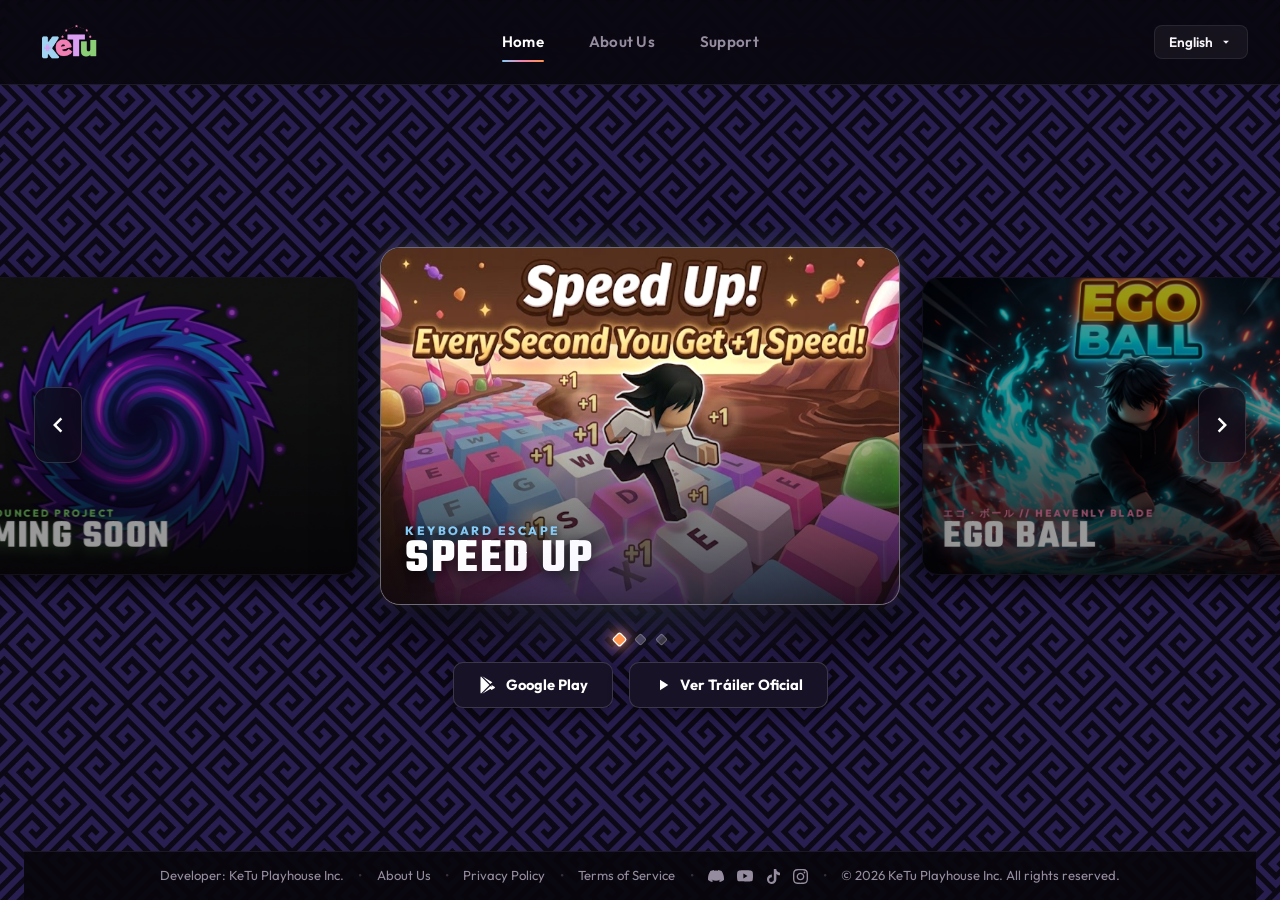
==== commit 09dc2ef1: "fix(web): restore ketu_bg pattern, flat coverflow cards with central hover glow & mobile layout (v2." ====
--- a/index.html
+++ b/index.html
@@ -2,10 +2,8 @@
 <html lang="es">
 <head>
     <meta charset="UTF-8">
-    <meta name="viewport" content="width=device-width, initial-scale=1.0, viewport-fit=cover">
+    <meta name="viewport" content="width=device-width, initial-scale=1.0, maximum-scale=1.0, user-scalable=no">
     <meta name="theme-color" content="#0d0814">
-    <meta name="apple-mobile-web-app-capable" content="yes">
-    <meta name="apple-mobile-web-app-status-bar-style" content="black-translucent">
     <title>KeTu Playhouse - Estudio de Videojuegos Móviles</title>
     
     <!-- SEO Meta Tags -->
@@ -26,7 +24,7 @@
     <link rel="stylesheet" href="https://fonts.googleapis.com/css2?family=Outfit:wght@300;400;500;600;700;800;900&family=Teko:wght@700&display=swap">
 
     <!-- Stylesheets & Favicon -->
-    <link rel="stylesheet" href="style.css?v=2.6.0">
+    <link rel="stylesheet" href="style.css?v=2.6.1">
     <link rel="icon" type="image/png" href="assets/icon.png">
     <link rel="apple-touch-icon" href="assets/icon.png">
     <link rel="canonical" href="https://ketuplayhouse.com/">
@@ -49,14 +47,12 @@
     </script>
 
     <!-- Language & Logic Script -->
-    <script src="lang.js?v=2.6.0" defer></script>
+    <script src="lang.js?v=2.6.1" defer></script>
 </head>
 <body class="main-hub-body">
-    <!-- Atmospheric Studio Ambient Canvas (iOS & Desktop GPU Safe) -->
+    <!-- Atmospheric Studio Ambient Canvas (Transparent so ketu_bg.png shines through) -->
     <div class="bg-fixed-canvas" aria-hidden="true">
-        <div class="bg-pattern-layer"></div>
         <div class="bg-spotlight" id="bg-spotlight"></div>
-        <div class="spooky-mist-layer"></div>
         <div class="spooky-embers">
             <span class="ember e1"></span>
             <span class="ember e2"></span>
@@ -136,10 +132,10 @@
                 <!-- Ambient Stage Pedestal Halo Under Active Card -->
                 <div class="showcase-stage-glow" id="showcase-stage-glow" aria-hidden="true"></div>
 
-                <!-- GAME CARDS CONTAINER (16:11 Widescreen Aspect Ratio + 3D Perspective) -->
+                <!-- GAME CARDS CONTAINER (16:11 Widescreen Aspect Ratio - Flat Clean Alignment) -->
                 <div class="showcase-cards-wrapper" id="coverflow-wrapper">
                     <!-- Card 0: Keyboard Escape: Speed Up -->
-                    <div class="showcase-card active" data-card-index="0" onclick="selectGameIndex(0)">
+                    <div class="showcase-card active" onclick="selectGameIndex(0)">
                         <div class="card-art-container">
                             <img src="assets/banner.png" alt="Keyboard Escape Banner Art" class="card-art-img" draggable="false">
                             <div class="card-vignette-layer"></div>
@@ -156,7 +152,7 @@
                     </div>
 
                     <!-- Card 1: EGO BALL -->
-                    <div class="showcase-card side-next" data-card-index="1" onclick="selectGameIndex(1)">
+                    <div class="showcase-card side-next" onclick="selectGameIndex(1)">
                         <div class="card-art-container">
                             <img src="assets/ego_ball_banner.jpg" alt="EGO BALL Banner Art" class="card-art-img" draggable="false">
                             <div class="card-vignette-layer"></div>
@@ -173,7 +169,7 @@
                     </div>
 
                     <!-- Card 2: Coming Soon Portal -->
-                    <div class="showcase-card side-prev" data-card-index="2" onclick="selectGameIndex(2)">
+                    <div class="showcase-card side-prev" onclick="selectGameIndex(2)">
                         <div class="card-art-container">
                             <img src="assets/coming_soon_portal.jpg" alt="Coming Soon Portal" class="card-art-img portal-card-img" draggable="false">
                             <div class="card-vignette-layer"></div>
@@ -276,8 +272,6 @@
             
             cards.forEach((card, idx) => {
                 card.classList.remove('active', 'side-prev', 'side-next', 'shine-trigger');
-                card.style.removeProperty('--tilt-x');
-                card.style.removeProperty('--tilt-y');
                 
                 if (idx === index) {
                     card.classList.add('active');
@@ -303,32 +297,31 @@
         function updateSpotlight(index) {
             const spotlight = document.getElementById('bg-spotlight');
             const stageGlow = document.getElementById('showcase-stage-glow');
-            const body = document.body;
-            body.setAttribute('data-active-game', String(index));
+            document.body.setAttribute('data-active-game', String(index));
 
             if (index === 0) {
-                // Keyboard Escape (Cyan / Spooky Twilight Violet & Warm Amber Accent)
+                // Keyboard Escape (Cyan / Blue subtle aura)
                 if (spotlight) {
-                    spotlight.style.background = 'radial-gradient(ellipse at 50% 44%, rgba(133, 203, 245, 0.14) 0%, rgba(191, 130, 244, 0.08) 38%, rgba(255, 138, 61, 0.04) 60%, transparent 75%)';
+                    spotlight.style.background = 'radial-gradient(ellipse at 50% 45%, rgba(133, 203, 245, 0.12) 0%, rgba(244, 129, 172, 0.04) 45%, transparent 70%)';
                 }
                 if (stageGlow) {
-                    stageGlow.style.background = 'radial-gradient(ellipse at 50% 50%, rgba(133, 203, 245, 0.34) 0%, rgba(191, 130, 244, 0.16) 45%, transparent 72%)';
+                    stageGlow.style.background = 'radial-gradient(ellipse at 50% 50%, rgba(133, 203, 245, 0.28) 0%, rgba(191, 130, 244, 0.12) 48%, transparent 72%)';
                 }
             } else if (index === 1) {
-                // EGO BALL (Pink / Crimson Flame & Spooky Amber Aura)
+                // EGO BALL (Purple / Pink subtle aura)
                 if (spotlight) {
-                    spotlight.style.background = 'radial-gradient(ellipse at 50% 44%, rgba(244, 129, 172, 0.16) 0%, rgba(255, 122, 69, 0.08) 40%, rgba(191, 130, 244, 0.05) 62%, transparent 75%)';
+                    spotlight.style.background = 'radial-gradient(ellipse at 50% 45%, rgba(191, 130, 244, 0.14) 0%, rgba(244, 129, 172, 0.05) 45%, transparent 70%)';
                 }
                 if (stageGlow) {
-                    stageGlow.style.background = 'radial-gradient(ellipse at 50% 50%, rgba(244, 129, 172, 0.36) 0%, rgba(255, 138, 61, 0.18) 45%, transparent 72%)';
+                    stageGlow.style.background = 'radial-gradient(ellipse at 50% 50%, rgba(244, 129, 172, 0.3) 0%, rgba(255, 148, 77, 0.12) 48%, transparent 72%)';
                 }
             } else if (index === 2) {
-                // Coming Soon (Eerie Emerald / Cosmic Violet Portal Aura)
+                // Coming Soon (Green / Purple subtle aura)
                 if (spotlight) {
-                    spotlight.style.background = 'radial-gradient(ellipse at 50% 44%, rgba(130, 214, 111, 0.14) 0%, rgba(191, 130, 244, 0.1) 42%, rgba(255, 138, 61, 0.04) 62%, transparent 75%)';
+                    spotlight.style.background = 'radial-gradient(ellipse at 50% 45%, rgba(130, 214, 111, 0.12) 0%, rgba(191, 130, 244, 0.05) 45%, transparent 70%)';
                 }
                 if (stageGlow) {
-                    stageGlow.style.background = 'radial-gradient(ellipse at 50% 50%, rgba(130, 214, 111, 0.32) 0%, rgba(191, 130, 244, 0.18) 45%, transparent 72%)';
+                    stageGlow.style.background = 'radial-gradient(ellipse at 50% 50%, rgba(130, 214, 111, 0.26) 0%, rgba(191, 130, 244, 0.14) 48%, transparent 72%)';
                 }
             }
         }
@@ -378,7 +371,7 @@
                         </div>
                     `;
                 } else if (index === 2) {
-                    // Coming Soon Actions
+                    // Coming Soon Actions (Only translucent unannounced pill)
                     const secretTagText = lang === 'es' ? 'Proyecto No Revelado' : 'Unannounced Project';
                     actionsBar.innerHTML = `
                         <div class="action-tag-pill tag-secret">
@@ -390,25 +383,7 @@
 
                 actionsBar.style.opacity = '1';
                 actionsBar.style.transform = 'translateY(0)';
-            }, 150);
-        }
-
-        // Subtle 3D Pointer Parallax on Desktop Hover for Active Card
-        if (window.matchMedia && window.matchMedia('(hover: hover) and (pointer: fine)').matches) {
-            document.querySelectorAll('.showcase-card').forEach((card) => {
-                card.addEventListener('mousemove', (e) => {
-                    if (!card.classList.contains('active')) return;
-                    const rect = card.getBoundingClientRect();
-                    const x = (e.clientX - rect.left) / rect.width - 0.5;
-                    const y = (e.clientY - rect.top) / rect.height - 0.5;
-                    card.style.setProperty('--tilt-y', `${(x * 7).toFixed(2)}deg`);
-                    card.style.setProperty('--tilt-x', `${(-y * 5.5).toFixed(2)}deg`);
-                });
-                card.addEventListener('mouseleave', () => {
-                    card.style.removeProperty('--tilt-x');
-                    card.style.removeProperty('--tilt-y');
-                });
-            });
+            }, 160);
         }
 
         // Language Dropdown Controller
@@ -468,29 +443,24 @@
             }
         });
 
-        // Touch Swipe Navigation for Mobile, iPhone & Tablets
+        // Touch Swipe Navigation for Mobile / In-App WebViews
         let touchStartX = 0;
-        let touchStartY = 0;
         let touchEndX = 0;
-        let touchEndY = 0;
         const coverflowEl = document.getElementById('coverflow-wrapper');
         if (coverflowEl) {
             coverflowEl.addEventListener('touchstart', (e) => {
                 touchStartX = e.changedTouches[0].screenX;
-                touchStartY = e.changedTouches[0].screenY;
             }, { passive: true });
 
             coverflowEl.addEventListener('touchend', (e) => {
                 touchEndX = e.changedTouches[0].screenX;
-                touchEndY = e.changedTouches[0].screenY;
                 handleSwipeGesture();
             }, { passive: true });
         }
 
         function handleSwipeGesture() {
             const diffX = touchEndX - touchStartX;
-            const diffY = touchEndY - touchStartY;
-            if (Math.abs(diffX) > 36 && Math.abs(diffX) > Math.abs(diffY)) {
+            if (Math.abs(diffX) > 45) {
                 if (diffX < 0) {
                     moveCoverflow(1); // Swipe left -> next
                 } else {
--- a/style.css
+++ b/style.css
@@ -3,22 +3,22 @@
 :root {
   --bg-main: #08060c;
   --bg-card: #100b18;
-  --bg-nav: rgba(10, 7, 16, 0.86);
+  --bg-nav: rgba(8, 6, 12, 0.85);
   
-  /* KeTu Official Logo Palette + Seasonal Spooky Accent */
+  /* KeTu Official Logo Palette */
   --ketu-blue: #85cbf5;   /* 'K' */
   --ketu-pink: #f481ac;   /* 'e' */
   --ketu-purple: #bf82f4; /* 'T' */
   --ketu-green: #82d66f;  /* 'u' */
-  --spooky-amber: #ff944d; /* Subtle Halloween twilight glow */
+  --spooky-amber: #ff944d; /* Subtle seasonal accent */
 
   --text-main: #f8f6fb;
-  --text-muted: #9e93a8;
-  --border-subtle: rgba(255, 255, 255, 0.09);
+  --text-muted: #968c9f;
+  --border-subtle: rgba(255, 255, 255, 0.08);
   --border-active: rgba(255, 255, 255, 0.32);
   
-  --transition-fast: 0.22s cubic-bezier(0.22, 1, 0.36, 1);
-  --transition-smooth: 0.58s cubic-bezier(0.22, 1, 0.36, 1);
+  --transition-fast: 0.2s ease;
+  --transition-smooth: 0.35s cubic-bezier(0.25, 1, 0.5, 1);
 }
 
 * {
@@ -31,14 +31,14 @@
 html, body {
   width: 100%;
   min-height: 100vh;
-  min-height: 100dvh;
   background-color: #0d0814;
+  background-image: url('assets/ketu_bg.png?v=2.5.2');
+  background-repeat: repeat;
+  background-attachment: fixed;
   color: var(--text-main);
-  font-family: 'Outfit', -apple-system, BlinkMacSystemFont, 'Segoe UI', Roboto, sans-serif;
+  font-family: 'Outfit', -apple-system, BlinkMacSystemFont, sans-serif;
   line-height: 1.5;
   -webkit-font-smoothing: antialiased;
-  -moz-osx-font-smoothing: grayscale;
-  text-rendering: optimizeLegibility;
 }
 
 body.main-hub-body {
@@ -53,53 +53,27 @@
 }
 
 /* ----------------------------------------------------
-   STUDIO BACKGROUND ATMOSPHERE (iOS Safari & GPU Safe)
+   STUDIO BACKGROUND ATMOSPHERE (Cinematic Spotlight)
    ---------------------------------------------------- */
 .bg-fixed-canvas {
   position: fixed !important;
-  inset: 0;
-  width: 100%;
-  height: 100%;
-  z-index: -1;
-  pointer-events: none;
-  overflow: hidden;
-  background-color: #0d0814;
-  transform: translateZ(0);
-}
-
-.bg-pattern-layer {
-  position: absolute;
-  inset: 0;
-  background-image: url('assets/ketu_bg.png?v=2.5.2');
-  background-repeat: repeat;
-  background-position: center top;
-  background-size: 420px auto;
-  opacity: 0.92;
+  top: 0; left: 0; width: 100vw; height: 100vh;
+  z-index: -1; pointer-events: none; overflow: hidden;
+  background: transparent;
 }
 
 .bg-spotlight {
   position: absolute;
-  top: 48%;
+  top: 50%;
   left: 50%;
   transform: translate(-50%, -50%);
-  width: min(1150px, 130vw);
-  height: min(720px, 90vh);
+  width: 1100px;
+  height: 700px;
   border-radius: 50%;
-  filter: blur(110px);
-  -webkit-filter: blur(110px);
+  filter: blur(120px);
   pointer-events: none;
-  transition: background 0.85s ease;
-  background: radial-gradient(ellipse at 50% 44%, rgba(133, 203, 245, 0.14) 0%, rgba(191, 130, 244, 0.08) 38%, rgba(255, 138, 61, 0.04) 60%, transparent 75%);
-}
-
-/* Subtle Spooky Ground Mist & Twilight Vignette */
-.spooky-mist-layer {
-  position: absolute;
-  inset: 0;
-  background:
-    radial-gradient(ellipse at 50% 105%, rgba(191, 130, 244, 0.09) 0%, rgba(255, 148, 77, 0.04) 32%, transparent 68%),
-    radial-gradient(circle at 50% 50%, transparent 55%, rgba(5, 3, 9, 0.65) 100%);
-  pointer-events: none;
+  transition: background 0.8s ease;
+  background: radial-gradient(ellipse at 50% 45%, rgba(133, 203, 245, 0.08) 0%, rgba(244, 129, 172, 0.03) 45%, transparent 70%);
 }
 
 /* Subtle Floating Spooky / Candy Fireflies */
@@ -114,7 +88,6 @@
   position: absolute;
   border-radius: 50%;
   opacity: 0;
-  filter: blur(0.5px);
   animation: floatEmber 14s ease-in-out infinite;
 }
 
@@ -122,7 +95,7 @@
   width: 5px; height: 5px;
   left: 14%; bottom: 18%;
   background: var(--spooky-amber);
-  box-shadow: 0 0 10px var(--spooky-amber), 0 0 20px rgba(255, 148, 77, 0.5);
+  box-shadow: 0 0 10px var(--spooky-amber);
   animation-duration: 13s;
   animation-delay: 0s;
 }
@@ -173,45 +146,25 @@
 }
 
 @keyframes floatEmber {
-  0% {
-    transform: translate3d(0, 12px, 0) scale(0.7);
-    opacity: 0;
-  }
-  25% {
-    opacity: 0.45;
-  }
-  55% {
-    transform: translate3d(14px, -38px, 0) scale(1.08);
-    opacity: 0.6;
-  }
-  85% {
-    opacity: 0.3;
-  }
-  100% {
-    transform: translate3d(-10px, -78px, 0) scale(0.65);
-    opacity: 0;
-  }
+  0% { transform: translate3d(0, 12px, 0) scale(0.7); opacity: 0; }
+  25% { opacity: 0.42; }
+  55% { transform: translate3d(12px, -34px, 0) scale(1.05); opacity: 0.55; }
+  85% { opacity: 0.25; }
+  100% { transform: translate3d(-8px, -70px, 0) scale(0.65); opacity: 0; }
 }
 
 /* Artisan Corner Cobweb Filigree */
 .spooky-corner-web {
   position: absolute;
   top: 85px;
-  width: 115px;
-  height: 115px;
+  width: 110px;
+  height: 110px;
   color: rgba(191, 130, 244, 0.14);
   pointer-events: none;
-  transition: opacity 0.4s ease;
-}
-
-.spooky-corner-web.web-left {
-  left: 0;
-}
-
-.spooky-corner-web.web-right {
-  right: 0;
-  transform: scaleX(-1);
-}
+}
+
+.spooky-corner-web.web-left { left: 0; }
+.spooky-corner-web.web-right { right: 0; transform: scaleX(-1); }
 
 /* ----------------------------------------------------
    STUDIO ROOF HEADER (Chillyroom Style)
@@ -219,14 +172,12 @@
 .studio-header {
   position: fixed;
   top: 0; left: 0; right: 0;
-  height: 82px;
+  height: 85px;
   background: var(--bg-nav);
-  backdrop-filter: blur(20px) saturate(150%);
-  -webkit-backdrop-filter: blur(20px) saturate(150%);
-  border-bottom: 1px solid rgba(191, 130, 244, 0.12);
-  box-shadow: 0 4px 28px rgba(0, 0, 0, 0.45);
+  backdrop-filter: blur(20px);
+  -webkit-backdrop-filter: blur(20px);
+  border-bottom: 1px solid var(--border-subtle);
   z-index: 1000;
-  padding-top: env(safe-area-inset-top, 0px);
 }
 
 .studio-nav {
@@ -249,13 +200,12 @@
   height: 42px;
   width: auto;
   display: block;
-  filter: drop-shadow(0 2px 10px rgba(191, 130, 244, 0.2));
-  transition: transform var(--transition-fast), filter var(--transition-fast);
+  transition: opacity var(--transition-fast), transform var(--transition-fast);
 }
 
 .logo-img:hover {
-  transform: scale(1.03);
-  filter: drop-shadow(0 3px 14px rgba(255, 148, 77, 0.35));
+  opacity: 0.95;
+  transform: scale(1.02);
 }
 
 .nav-links {
@@ -290,7 +240,6 @@
   height: 2px;
   background: linear-gradient(90deg, var(--ketu-blue), var(--ketu-pink), var(--spooky-amber));
   border-radius: 2px;
-  box-shadow: 0 0 10px rgba(244, 129, 172, 0.5);
 }
 
 /* Minimalist Language Dropdown */
@@ -306,7 +255,7 @@
   border: 1px solid var(--border-subtle);
   color: var(--text-main);
   padding: 7px 14px;
-  border-radius: 9px;
+  border-radius: 8px;
   cursor: pointer;
   font-family: inherit;
   font-size: 0.85rem;
@@ -316,7 +265,7 @@
 
 .lang-dropdown-btn:hover {
   background: rgba(255, 255, 255, 0.1);
-  border-color: rgba(191, 130, 244, 0.35);
+  border-color: rgba(255, 255, 255, 0.2);
 }
 
 .dropdown-chevron {
@@ -331,13 +280,11 @@
   position: absolute;
   top: calc(100% + 8px);
   right: 0;
-  min-width: 135px;
-  background: rgba(20, 14, 30, 0.96);
-  backdrop-filter: blur(16px);
-  -webkit-backdrop-filter: blur(16px);
-  border: 1px solid rgba(191, 130, 244, 0.22);
-  border-radius: 11px;
-  box-shadow: 0 14px 34px rgba(0, 0, 0, 0.78);
+  min-width: 130px;
+  background: #140e1e;
+  border: 1px solid rgba(255, 255, 255, 0.12);
+  border-radius: 10px;
+  box-shadow: 0 12px 30px rgba(0, 0, 0, 0.7);
   padding: 5px;
   display: none;
   flex-direction: column;
@@ -356,7 +303,7 @@
   border: none;
   color: var(--text-muted);
   padding: 8px 12px;
-  border-radius: 7px;
+  border-radius: 6px;
   cursor: pointer;
   font-family: inherit;
   font-size: 0.85rem;
@@ -373,27 +320,27 @@
 .lang-tag {
   font-size: 0.72rem;
   font-weight: 700;
-  opacity: 0.65;
+  opacity: 0.6;
 }
 
 /* ----------------------------------------------------
    MAIN STUDIO HUB
    ---------------------------------------------------- */
 main.studio-hub {
-  width: 100%;
+  width: 100vw;
   height: 100vh;
   height: 100dvh;
   display: flex;
   flex-direction: column;
   align-items: center;
   justify-content: space-between;
-  padding: 82px 1.5rem 0;
+  padding: 85px 1.5rem 0;
   position: relative;
   overflow: hidden;
 }
 
 /* ----------------------------------------------------
-   HORIZONTAL 16:11 GAME SHOWCASE (3D Coverflow Carousel)
+   HORIZONTAL 16:11 GAME SHOWCASE (ChillyRoom Carousel)
    ---------------------------------------------------- */
 .showcase-section {
   flex: 1;
@@ -412,25 +359,26 @@
   display: flex;
   align-items: center;
   justify-content: center;
-  padding: 12px 0;
+  padding: 10px 0;
 }
 
 /* Ambient Stage Pedestal Halo Under Active Card */
 .showcase-stage-glow {
   position: absolute;
-  bottom: -18px;
+  bottom: -14px;
   left: 50%;
   transform: translateX(-50%);
-  width: min(560px, 84vw);
-  height: 95px;
+  width: 520px;
+  max-width: 85vw;
+  height: 85px;
   border-radius: 50%;
   filter: blur(36px);
   -webkit-filter: blur(36px);
   opacity: 0.85;
   pointer-events: none;
   z-index: 4;
-  transition: background 0.7s ease;
-  background: radial-gradient(ellipse at 50% 50%, rgba(133, 203, 245, 0.34) 0%, rgba(191, 130, 244, 0.16) 45%, transparent 72%);
+  transition: background 0.6s ease;
+  background: radial-gradient(ellipse at 50% 50%, rgba(133, 203, 245, 0.28) 0%, rgba(191, 130, 244, 0.12) 48%, transparent 72%);
 }
 
 /* Navigation Chevrons */
@@ -439,144 +387,137 @@
   top: 50%;
   transform: translateY(-50%);
   z-index: 50;
-  background: rgba(16, 11, 26, 0.78);
-  border: 1px solid rgba(255, 255, 255, 0.15);
-  backdrop-filter: blur(12px);
-  -webkit-backdrop-filter: blur(12px);
+  background: rgba(14, 10, 22, 0.78);
+  border: 1px solid rgba(255, 255, 255, 0.14);
+  backdrop-filter: blur(10px);
+  -webkit-backdrop-filter: blur(10px);
   color: #ffffff;
-  width: 50px;
-  height: 80px;
-  border-radius: 15px;
+  width: 48px;
+  height: 76px;
+  border-radius: 14px;
   display: flex;
   align-items: center;
   justify-content: center;
   cursor: pointer;
-  box-shadow: 0 10px 28px rgba(0, 0, 0, 0.6), inset 0 1px 0 rgba(255, 255, 255, 0.12);
+  box-shadow: 0 8px 24px rgba(0, 0, 0, 0.5);
   transition: all var(--transition-fast);
 }
 
 .showcase-arrow:hover {
-  background: rgba(28, 19, 44, 0.95);
+  background: rgba(25, 18, 38, 0.95);
   border-color: rgba(255, 148, 77, 0.45);
-  box-shadow: 0 12px 32px rgba(0, 0, 0, 0.75), 0 0 18px rgba(191, 130, 244, 0.28);
-  transform: translateY(-50%) scale(1.06);
-}
-
-.showcase-arrow:active {
-  transform: translateY(-50%) scale(0.97);
+  box-shadow: 0 8px 28px rgba(0, 0, 0, 0.7), 0 0 14px rgba(191, 130, 244, 0.25);
+  transform: translateY(-50%) scale(1.05);
 }
 
 .showcase-arrow.prev { left: 10px; }
 .showcase-arrow.next { right: 10px; }
 .showcase-arrow svg { width: 30px; height: 30px; }
 
-/* 3D Perspective Cards Wrapper */
+/* Cards Layout (Flat, Clean & Symmetrical as Before) */
 .showcase-cards-wrapper {
-  --card-offset: clamp(320px, 37vw, 495px);
   position: relative;
   width: 100%;
-  max-width: 1280px;
-  height: clamp(290px, 44vh, 395px);
+  max-width: 1250px;
+  height: 375px;
   display: flex;
   align-items: center;
   justify-content: center;
-  perspective: 1400px;
-  -webkit-perspective: 1400px;
-  transform-style: preserve-3d;
-  -webkit-transform-style: preserve-3d;
+  perspective: 1200px;
   padding: 10px 0;
-  touch-action: pan-y;
 }
 
 .showcase-card {
-  --tilt-x: 0deg;
-  --tilt-y: 0deg;
-  position: absolute;
-  width: clamp(390px, 41vw, 535px);
+  position: absolute;
+  width: 520px;
   aspect-ratio: 16 / 11;
   background: #110c1c;
-  border: 1px solid rgba(255, 255, 255, 0.12);
-  border-radius: 22px;
+  border: 1px solid var(--border-subtle);
+  border-radius: 20px;
   overflow: hidden;
   cursor: pointer;
   opacity: 1;
-  box-shadow: 0 14px 36px rgba(0, 0, 0, 0.68);
-  transform-origin: center center;
-  backface-visibility: hidden;
-  -webkit-backface-visibility: hidden;
-  transition:
-    transform var(--transition-smooth),
-    filter var(--transition-smooth),
-    border-color 0.45s ease,
-    box-shadow 0.45s ease,
-    opacity 0.45s ease;
+  box-shadow: 0 10px 30px rgba(0, 0, 0, 0.6);
+  transition: transform 0.52s cubic-bezier(0.25, 1, 0.35, 1),
+              filter 0.52s ease,
+              border-color 0.4s ease,
+              box-shadow 0.4s ease,
+              opacity 0.52s ease;
   will-change: transform, filter;
   user-select: none;
   -webkit-user-select: none;
 }
 
-/* Inner Rim Frame Highlight */
-.showcase-card::after {
-  content: '';
-  position: absolute;
-  inset: 0;
-  border-radius: inherit;
-  box-shadow: inset 0 1px 1px rgba(255, 255, 255, 0.22), inset 0 0 0 1px rgba(191, 130, 244, 0.08);
-  pointer-events: none;
-  z-index: 15;
+.showcase-card:hover:not(.active) {
+  filter: brightness(0.82);
+  border-color: rgba(255, 255, 255, 0.22);
 }
 
 .showcase-card.side-prev {
-  transform: translate3d(calc(-1 * var(--card-offset)), 4px, -95px) rotateY(22deg) scale(0.84);
-  filter: brightness(0.58) saturate(0.88);
+  transform: translate3d(-515px, 0, -40px) scale(0.86);
+  filter: brightness(0.6);
   z-index: 10;
   pointer-events: auto;
 }
 
+.showcase-card.active {
+  transform: translate3d(0, 0, 0) scale(1);
+  aspect-ratio: 16 / 11;
+  opacity: 1;
+  filter: brightness(1.03);
+  border-color: rgba(255, 255, 255, 0.38);
+  box-shadow:
+    0 24px 60px rgba(0, 0, 0, 0.88),
+    0 0 32px rgba(133, 203, 245, 0.2),
+    0 0 14px rgba(255, 148, 77, 0.1);
+  z-index: 20;
+  pointer-events: auto;
+}
+
+body[data-active-game="1"] .showcase-card.active {
+  box-shadow:
+    0 24px 60px rgba(0, 0, 0, 0.88),
+    0 0 34px rgba(244, 129, 172, 0.24),
+    0 0 16px rgba(255, 148, 77, 0.14);
+}
+
+body[data-active-game="2"] .showcase-card.active {
+  box-shadow:
+    0 24px 60px rgba(0, 0, 0, 0.88),
+    0 0 34px rgba(130, 214, 111, 0.2),
+    0 0 16px rgba(191, 130, 244, 0.16);
+}
+
+/* Highlight & Glow When Hovering Over the Central Active Card */
+.showcase-card.active:hover {
+  transform: translate3d(0, -4px, 0) scale(1.015);
+  border-color: rgba(255, 255, 255, 0.62);
+  filter: brightness(1.07);
+  box-shadow:
+    0 28px 68px rgba(0, 0, 0, 0.92),
+    0 0 44px rgba(133, 203, 245, 0.34),
+    0 0 22px rgba(255, 148, 77, 0.2);
+}
+
+body[data-active-game="1"] .showcase-card.active:hover {
+  box-shadow:
+    0 28px 68px rgba(0, 0, 0, 0.92),
+    0 0 46px rgba(244, 129, 172, 0.38),
+    0 0 24px rgba(255, 148, 77, 0.24);
+}
+
+body[data-active-game="2"] .showcase-card.active:hover {
+  box-shadow:
+    0 28px 68px rgba(0, 0, 0, 0.92),
+    0 0 46px rgba(130, 214, 111, 0.32),
+    0 0 24px rgba(191, 130, 244, 0.28);
+}
+
 .showcase-card.side-next {
-  transform: translate3d(var(--card-offset), 4px, -95px) rotateY(-22deg) scale(0.84);
-  filter: brightness(0.58) saturate(0.88);
+  transform: translate3d(515px, 0, -40px) scale(0.86);
+  filter: brightness(0.6);
   z-index: 10;
   pointer-events: auto;
-}
-
-.showcase-card.side-prev:hover {
-  transform: translate3d(calc(-1 * var(--card-offset) + 10px), 0, -70px) rotateY(17deg) scale(0.865);
-  filter: brightness(0.8) saturate(1);
-  border-color: rgba(191, 130, 244, 0.35);
-}
-
-.showcase-card.side-next:hover {
-  transform: translate3d(calc(var(--card-offset) - 10px), 0, -70px) rotateY(-17deg) scale(0.865);
-  filter: brightness(0.8) saturate(1);
-  border-color: rgba(191, 130, 244, 0.35);
-}
-
-.showcase-card.active {
-  transform: translate3d(0, -2px, 24px) rotateX(var(--tilt-x)) rotateY(var(--tilt-y)) scale(1.02);
-  opacity: 1;
-  filter: brightness(1.02) contrast(1.02);
-  border-color: rgba(255, 255, 255, 0.38);
-  box-shadow:
-    0 28px 68px rgba(0, 0, 0, 0.9),
-    0 0 38px rgba(133, 203, 245, 0.16),
-    0 0 18px rgba(255, 148, 77, 0.1);
-  z-index: 25;
-  pointer-events: auto;
-}
-
-body[data-active-game="1"] .showcase-card.active {
-  box-shadow:
-    0 28px 68px rgba(0, 0, 0, 0.9),
-    0 0 40px rgba(244, 129, 172, 0.2),
-    0 0 20px rgba(255, 148, 77, 0.14);
-}
-
-body[data-active-game="2"] .showcase-card.active {
-  box-shadow:
-    0 28px 68px rgba(0, 0, 0, 0.9),
-    0 0 40px rgba(130, 214, 111, 0.18),
-    0 0 22px rgba(191, 130, 244, 0.16);
 }
 
 .card-art-container {
@@ -591,7 +532,7 @@
   height: 100%;
   object-fit: cover;
   display: block;
-  transition: transform 0.7s cubic-bezier(0.22, 1, 0.36, 1);
+  transition: transform 0.55s ease;
 }
 
 .showcase-card.active:hover .card-art-img:not(.portal-card-img) {
@@ -608,10 +549,10 @@
 
 @keyframes subtlePulse {
   0% { transform: scale(1); }
-  100% { transform: scale(1.045); }
-}
-
-/* Specular Light Sweep on Card Rotation */
+  100% { transform: scale(1.04); }
+}
+
+/* Specular Light Sweep on Card Transition */
 .card-shine-sweep {
   position: absolute;
   inset: 0;
@@ -628,7 +569,7 @@
 }
 
 .showcase-card.active.shine-trigger .card-shine-sweep {
-  animation: cardShineGlide 0.85s cubic-bezier(0.22, 1, 0.36, 1) forwards;
+  animation: cardShineGlide 0.8s cubic-bezier(0.22, 1, 0.36, 1) forwards;
 }
 
 @keyframes cardShineGlide {
@@ -639,23 +580,18 @@
 .card-vignette-layer {
   position: absolute;
   inset: 0;
-  background: linear-gradient(180deg, rgba(8, 6, 12, 0.04) 30%, rgba(8, 6, 12, 0.88) 100%);
+  background: linear-gradient(180deg, rgba(8, 6, 12, 0) 35%, rgba(8, 6, 12, 0.85) 100%);
   pointer-events: none;
 }
 
 /* Official Transparent Game Logo Overlay */
 .card-logo-overlay {
   position: absolute;
-  bottom: 1.35rem;
+  bottom: 1.4rem;
   left: 1.5rem;
   right: 1.5rem;
   z-index: 10;
   pointer-events: none;
-  transition: transform 0.45s cubic-bezier(0.22, 1, 0.36, 1);
-}
-
-.showcase-card.active .card-logo-overlay {
-  transform: translateY(-2px);
 }
 
 .game-brand-logo {
@@ -668,7 +604,7 @@
   font-weight: 800;
   letter-spacing: 2.5px;
   text-transform: uppercase;
-  text-shadow: 0 2px 8px rgba(0, 0, 0, 0.95);
+  text-shadow: 0 2px 8px rgba(0, 0, 0, 0.9);
   margin-bottom: -2px;
 }
 
@@ -685,13 +621,13 @@
 
 /* Specific Logo Brand Accent Palettes */
 .keyboard-escape-logo .brand-top-sub { color: var(--ketu-blue); }
-.keyboard-escape-logo .brand-main-title { color: #ffffff; text-shadow: 0 4px 18px rgba(133, 203, 245, 0.32); }
+.keyboard-escape-logo .brand-main-title { color: #ffffff; }
 
 .ego-ball-logo .brand-top-sub { color: var(--ketu-pink); }
-.ego-ball-logo .brand-main-title { color: #ffffff; text-shadow: 0 4px 18px rgba(244, 129, 172, 0.42); }
+.ego-ball-logo .brand-main-title { color: #ffffff; text-shadow: 0 4px 18px rgba(244, 129, 172, 0.4); }
 
 .coming-soon-logo .brand-top-sub { color: var(--ketu-green); }
-.coming-soon-logo .brand-main-title { color: #ffffff; text-shadow: 0 4px 18px rgba(130, 214, 111, 0.35); }
+.coming-soon-logo .brand-main-title { color: #ffffff; text-shadow: 0 4px 18px rgba(130, 214, 111, 0.3); }
 
 /* ----------------------------------------------------
    DIAMOND STAGE PAGINATION INDICATORS
@@ -701,7 +637,7 @@
   align-items: center;
   justify-content: center;
   gap: 12px;
-  margin-top: 0.85rem;
+  margin-top: 0.75rem;
   z-index: 30;
 }
 
@@ -714,7 +650,7 @@
   border: 1px solid rgba(255, 255, 255, 0.25);
   cursor: pointer;
   padding: 0;
-  transition: all 0.3s cubic-bezier(0.22, 1, 0.36, 1);
+  transition: all 0.28s ease;
 }
 
 .page-diamond:hover {
@@ -725,8 +661,8 @@
 .page-diamond.active {
   background: var(--spooky-amber);
   border-color: #ffffff;
-  box-shadow: 0 0 10px var(--spooky-amber), 0 0 18px rgba(191, 130, 244, 0.6);
-  transform: rotate(45deg) scale(1.28);
+  box-shadow: 0 0 10px var(--spooky-amber), 0 0 16px rgba(191, 130, 244, 0.55);
+  transform: rotate(45deg) scale(1.25);
 }
 
 /* ----------------------------------------------------
@@ -747,55 +683,54 @@
   display: inline-flex;
   align-items: center;
   justify-content: center;
-  gap: 9px;
+  gap: 8px;
   height: 46px;
-  padding: 0 1.55rem;
-  border-radius: 11px;
+  padding: 0 1.5rem;
+  border-radius: 10px;
   font-family: inherit;
   font-weight: 700;
   font-size: 0.92rem;
   text-decoration: none;
   cursor: pointer;
-  box-shadow: 0 8px 22px rgba(0, 0, 0, 0.48), inset 0 1px 0 rgba(255, 255, 255, 0.1);
+  box-shadow: 0 6px 20px rgba(0, 0, 0, 0.4);
   transition: all var(--transition-fast);
 }
 
 .action-btn-playstore {
-  background: linear-gradient(180deg, #211834 0%, #161024 100%);
-  border: 1px solid rgba(133, 203, 245, 0.28);
+  background: #181226;
+  border: 1px solid rgba(255, 255, 255, 0.16);
   color: #ffffff;
 }
 
 .action-btn-playstore:hover {
-  background: linear-gradient(180deg, #2b1f44 0%, #1d1530 100%);
-  border-color: rgba(133, 203, 245, 0.65);
-  box-shadow: 0 10px 26px rgba(0, 0, 0, 0.6), 0 0 16px rgba(133, 203, 245, 0.22);
+  background: #241b38;
+  border-color: rgba(133, 203, 245, 0.5);
+  box-shadow: 0 8px 22px rgba(0, 0, 0, 0.55), 0 0 14px rgba(133, 203, 245, 0.2);
   transform: translateY(-2px);
 }
 
 .action-btn-trailer {
-  background: linear-gradient(180deg, #211834 0%, #161024 100%);
-  border: 1px solid rgba(255, 148, 77, 0.26);
+  background: #181226;
+  border: 1px solid rgba(255, 255, 255, 0.16);
   color: #ffffff;
 }
 
 .action-btn-trailer:hover {
-  background: linear-gradient(180deg, #2b1f44 0%, #1d1530 100%);
-  border-color: rgba(255, 148, 77, 0.6);
-  box-shadow: 0 10px 26px rgba(0, 0, 0, 0.6), 0 0 16px rgba(255, 148, 77, 0.2);
+  background: #241b38;
+  border-color: rgba(255, 148, 77, 0.5);
+  box-shadow: 0 8px 22px rgba(0, 0, 0, 0.55), 0 0 14px rgba(255, 148, 77, 0.2);
   transform: translateY(-2px);
 }
 
 .action-btn-discord {
-  background: linear-gradient(180deg, #6370f7 0%, #4e5ae0 100%);
-  border: 1px solid #8690ff;
+  background: #5865F2;
+  border: 1px solid #7983f5;
   color: #ffffff;
 }
 
 .action-btn-discord:hover {
-  background: linear-gradient(180deg, #525fe8 0%, #414cc7 100%);
+  background: #4752c4;
   border-color: #ffffff;
-  box-shadow: 0 10px 26px rgba(88, 101, 242, 0.4);
   transform: translateY(-2px);
 }
 
@@ -804,14 +739,12 @@
   align-items: center;
   gap: 8px;
   height: 46px;
-  padding: 0 1.3rem;
-  border-radius: 11px;
+  padding: 0 1.25rem;
+  border-radius: 10px;
   font-size: 0.85rem;
   font-weight: 700;
-  background: rgba(20, 14, 32, 0.72);
-  backdrop-filter: blur(10px);
-  -webkit-backdrop-filter: blur(10px);
-  border: 1px solid rgba(191, 130, 244, 0.2);
+  background: rgba(255, 255, 255, 0.04);
+  border: 1px solid var(--border-subtle);
   color: var(--text-muted);
 }
 
@@ -819,13 +752,13 @@
   width: 7px;
   height: 7px;
   border-radius: 50%;
-  background: var(--spooky-amber);
-  box-shadow: 0 0 9px var(--spooky-amber);
+  background: #ff3b5c;
+  box-shadow: 0 0 8px #ff3b5c;
 }
 
 .tag-dot.dot-purple {
   background: #bf82f4;
-  box-shadow: 0 0 9px #bf82f4;
+  box-shadow: 0 0 8px #bf82f4;
 }
 
 /* ----------------------------------------------------
@@ -833,11 +766,9 @@
    ---------------------------------------------------- */
 .studio-footer {
   width: 100%;
-  background: rgba(8, 6, 12, 0.94);
-  backdrop-filter: blur(14px);
-  -webkit-backdrop-filter: blur(14px);
+  background: rgba(8, 6, 12, 0.95);
   border-top: 1px solid var(--border-subtle);
-  padding: 14px 2rem calc(14px + env(safe-area-inset-bottom, 0px));
+  padding: 14px 2rem;
   font-size: 0.82rem;
   color: var(--text-muted);
   z-index: 50;
@@ -870,7 +801,7 @@
 .footer-social-cluster {
   display: inline-flex;
   align-items: center;
-  gap: 0.85rem;
+  gap: 0.8rem;
 }
 
 .social-icon-btn {
@@ -882,7 +813,7 @@
 }
 
 .social-icon-btn:hover {
-  color: var(--spooky-amber);
+  color: #ffffff;
   transform: translateY(-1px);
 }
 
@@ -896,7 +827,7 @@
   background: rgba(16, 11, 24, 0.9);
   backdrop-filter: blur(20px);
   -webkit-backdrop-filter: blur(20px);
-  border: 1px solid rgba(191, 130, 244, 0.16);
+  border: 1px solid var(--border-subtle);
   border-radius: 20px;
   box-shadow: 0 20px 50px rgba(0, 0, 0, 0.8);
   color: var(--text-main);
@@ -1028,18 +959,23 @@
 }
 
 /* ----------------------------------------------------
-   RESPONSIVE ADAPTATIONS (TABLETS, iPAD, iPHONE & ANDROID)
+   RESPONSIVE ADAPTATIONS (MOBILE & TABLET)
    ---------------------------------------------------- */
-@media (max-width: 1120px) {
+@media (max-width: 1024px) {
   .showcase-cards-wrapper {
-    --card-offset: clamp(240px, 31vw, 370px);
-    height: clamp(260px, 39vh, 340px);
+    height: 330px;
   }
   .showcase-card {
-    width: clamp(330px, 44vw, 450px);
+    width: 440px;
+  }
+  .showcase-card.side-prev {
+    transform: translate3d(-420px, 0, -30px) scale(0.86);
+  }
+  .showcase-card.side-next {
+    transform: translate3d(420px, 0, -30px) scale(0.86);
   }
   .brand-main-title {
-    font-size: 2.45rem;
+    font-size: 2.4rem;
   }
 }
 
@@ -1047,20 +983,18 @@
   body.main-hub-body {
     height: auto !important;
     min-height: 100vh;
-    min-height: 100dvh;
     overflow-x: hidden !important;
     overflow-y: auto !important;
   }
 
   .spooky-corner-web {
-    top: 66px;
-    width: 76px;
-    height: 76px;
-    opacity: 0.7;
+    top: 65px;
+    width: 72px;
+    height: 72px;
   }
 
   .studio-header {
-    height: 66px;
+    height: 65px;
   }
 
   .studio-nav {
@@ -1068,118 +1002,99 @@
   }
 
   .logo-img {
-    height: 33px;
+    height: 34px;
   }
 
   .nav-links {
-    gap: 1.05rem;
+    gap: 1.2rem;
   }
 
   .nav-links a {
-    font-size: 0.82rem;
-  }
-
-  .lang-dropdown-btn {
-    padding: 6px 10px;
-    font-size: 0.78rem;
+    font-size: 0.85rem;
   }
 
   main.studio-hub {
     height: auto;
-    min-height: 100vh;
-    min-height: 100dvh;
+    min-height: calc(100vh - 65px);
     overflow: visible;
-    padding: 76px 0.75rem 0;
-    justify-content: space-between;
-  }
-
-  .showcase-section {
-    padding: 1rem 0 0.5rem;
+    padding: 75px 1rem 30px;
+    justify-content: flex-start;
   }
 
   .showcase-cards-wrapper {
-    height: clamp(220px, 58vw, 275px);
+    height: 250px;
     max-width: 100vw;
-    overflow: visible;
-    perspective: 1000px;
-    -webkit-perspective: 1000px;
+    overflow: hidden;
   }
 
   .showcase-card {
-    width: min(84vw, 370px);
-    border-radius: 18px;
+    width: 88vw;
+    max-width: 360px;
   }
 
   .showcase-card.active {
-    transform: translate3d(0, 0, 16px) scale(1);
+    transform: translate3d(0, 0, 0) scale(1);
     opacity: 1;
-    z-index: 25;
+    z-index: 20;
     pointer-events: auto;
   }
 
-  /* Side cards peek in 3D on mobile & iPhone too */
+  .showcase-card.active:hover {
+    transform: translate3d(0, 0, 0) scale(1);
+  }
+
   .showcase-card.side-prev {
-    transform: translate3d(-58%, 4px, -90px) rotateY(24deg) scale(0.8);
-    opacity: 0.42;
-    filter: brightness(0.48);
-    pointer-events: auto;
-    z-index: 10;
+    transform: translate3d(-105vw, 0, 0) scale(0.85);
+    opacity: 0;
+    pointer-events: none;
+    z-index: 5;
   }
 
   .showcase-card.side-next {
-    transform: translate3d(58%, 4px, -90px) rotateY(-24deg) scale(0.8);
-    opacity: 0.42;
-    filter: brightness(0.48);
-    pointer-events: auto;
-    z-index: 10;
-  }
-
-  .card-logo-overlay {
-    bottom: 1rem;
-    left: 1.15rem;
-    right: 1.15rem;
-  }
-
-  .brand-top-sub {
-    font-size: 0.66rem;
-    letter-spacing: 2px;
+    transform: translate3d(105vw, 0, 0) scale(0.85);
+    opacity: 0;
+    pointer-events: none;
+    z-index: 5;
   }
 
   .brand-main-title {
-    font-size: 2.15rem;
+    font-size: 2.2rem;
   }
 
   .showcase-arrow {
     width: 38px;
-    height: 58px;
-    border-radius: 11px;
-  }
-
-  .showcase-arrow.prev { left: 2px; }
-  .showcase-arrow.next { right: 2px; }
+    height: 60px;
+    border-radius: 10px;
+  }
+
+  .showcase-arrow.prev { left: -6px; }
+  .showcase-arrow.next { right: -6px; }
 
   .active-actions-bar {
     flex-direction: column;
     width: 100%;
-    max-width: 330px;
-    margin: 0.95rem auto 0;
-    gap: 0.65rem;
-  }
-
-  .action-btn,
+    max-width: 320px;
+    margin: 1rem auto 0;
+    gap: 0.6rem;
+  }
+
+  .action-btn {
+    width: 100%;
+  }
+
   .action-tag-pill {
     width: 100%;
     justify-content: center;
   }
 
   .studio-footer {
-    padding: 15px 1rem calc(15px + env(safe-area-inset-bottom, 0px));
+    padding: 16px 1rem;
     font-size: 0.75rem;
-    margin-top: 1.5rem;
+    margin-top: 2rem;
   }
 
   .footer-container {
-    gap: 0.55rem;
+    gap: 0.5rem;
     flex-direction: column;
   }
 
@@ -1188,44 +1103,7 @@
   }
 
   .doc-card-container {
-    margin: 82px 0.9rem 30px;
+    margin: 80px 1rem 30px;
     padding: 1.5rem;
   }
 }
-
-/* Compact mobile screens (e.g. iPhone SE / Mini) */
-@media (max-width: 390px) {
-  .nav-links {
-    gap: 0.7rem;
-  }
-  .nav-links a {
-    font-size: 0.76rem;
-  }
-  .logo-img {
-    height: 29px;
-  }
-  .showcase-card {
-    width: 86vw;
-  }
-  .brand-main-title {
-    font-size: 1.9rem;
-  }
-}
-
-/* Landscape Mobile Phones */
-@media (max-height: 540px) and (orientation: landscape) {
-  body.main-hub-body {
-    height: auto !important;
-    overflow-y: auto !important;
-  }
-  main.studio-hub {
-    height: auto;
-    padding-top: 72px;
-  }
-  .showcase-cards-wrapper {
-    height: 210px;
-  }
-  .showcase-card {
-    width: 310px;
-  }
-}
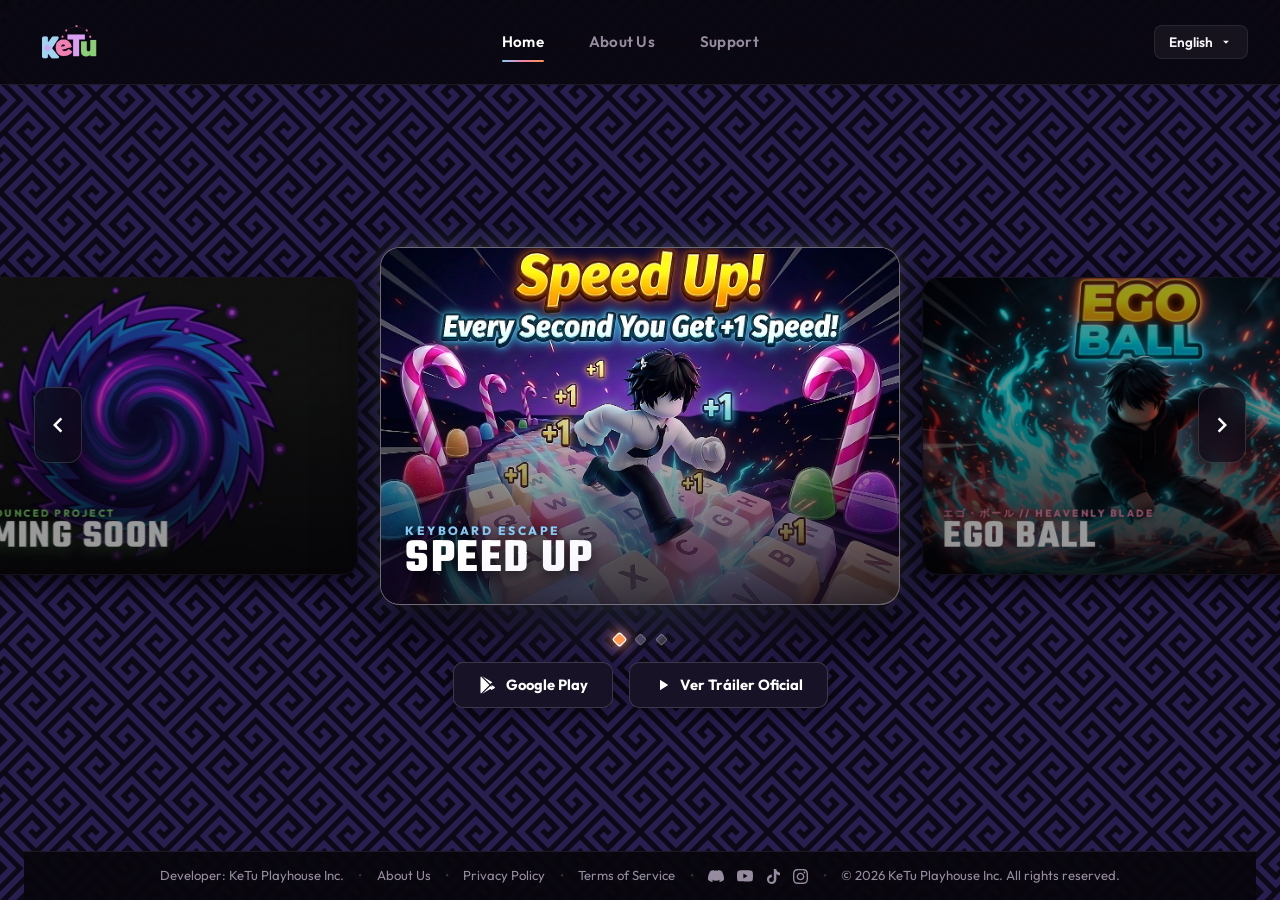
==== commit d9301ebb: "feat(assets): v2.6.3 Mastered Cozy Creamy ASMR banner, 512x512 icon, and 1024x500 Play Store feature" ====
--- a/index.html
+++ b/index.html
@@ -12,11 +12,27 @@
     <meta name="author" content="KeTu Playhouse">
     <meta name="robots" content="index, follow">
     
-    <!-- Open Graph / Facebook -->
+    <!-- Open Graph / Facebook / Discord / WhatsApp -->
     <meta property="og:type" content="website">
+    <meta property="og:url" content="https://ketuplayhouse.com/">
+    <meta property="og:site_name" content="KeTu Playhouse">
+    <meta property="og:locale" content="es_LA">
+    <meta property="og:locale:alternate" content="en_US">
     <meta property="og:title" content="KeTu Playhouse - Estudio de Videojuegos Móviles">
-    <meta property="og:description" content="Creadores de juegos móviles dinámicos y electrizantes. ¡Prueba Keyboard Escape y descubre EGO BALL!">
-    <meta property="og:image" content="assets/banner.png">
+    <meta property="og:description" content="Creadores de juegos móviles dinámicos y electrizantes. ¡Prueba Keyboard Escape: Speed Up en Google Play y descubre EGO BALL!">
+    <meta property="og:image" content="https://ketuplayhouse.com/assets/banner.png?v=2.6.3">
+    <meta property="og:image:secure_url" content="https://ketuplayhouse.com/assets/banner.png?v=2.6.3">
+    <meta property="og:image:type" content="image/png">
+    <meta property="og:image:width" content="1200">
+    <meta property="og:image:height" content="896">
+    <meta property="og:image:alt" content="KeTu Playhouse - Keyboard Escape: Speed Up Oficial">
+
+    <!-- Twitter / X Large Card -->
+    <meta name="twitter:card" content="summary_large_image">
+    <meta name="twitter:title" content="KeTu Playhouse - Estudio de Videojuegos Móviles">
+    <meta name="twitter:description" content="Creadores de juegos móviles dinámicos y electrizantes. ¡Prueba Keyboard Escape: Speed Up en Google Play y descubre EGO BALL!">
+    <meta name="twitter:image" content="https://ketuplayhouse.com/assets/banner.png?v=2.6.3">
+    <meta name="twitter:image:alt" content="KeTu Playhouse - Keyboard Escape: Speed Up Oficial">
 
     <!-- Fonts -->
     <link rel="preconnect" href="https://fonts.googleapis.com">
@@ -24,30 +40,104 @@
     <link rel="stylesheet" href="https://fonts.googleapis.com/css2?family=Outfit:wght@300;400;500;600;700;800;900&family=Teko:wght@700&display=swap">
 
     <!-- Stylesheets & Favicon -->
-    <link rel="stylesheet" href="style.css?v=2.6.1">
-    <link rel="icon" type="image/png" href="assets/icon.png">
-    <link rel="apple-touch-icon" href="assets/icon.png">
+    <link rel="stylesheet" href="style.css?v=2.6.3">
+    <link rel="icon" type="image/png" href="assets/icon.png?v=2.6.3">
+    <link rel="apple-touch-icon" href="assets/icon.png?v=2.6.3">
     <link rel="canonical" href="https://ketuplayhouse.com/">
 
-    <!-- JSON-LD Structured Data -->
+    <!-- JSON-LD Structured Data (Organization + WebSite + VideoGames) -->
     <script type="application/ld+json">
     {
       "@context": "https://schema.org",
-      "@type": "Organization",
-      "name": "KeTu Playhouse",
-      "url": "https://ketuplayhouse.com",
-      "logo": "https://ketuplayhouse.com/assets/logo.png",
-      "sameAs": [
-        "https://youtube.com/@ketuplayhouse",
-        "https://instagram.com/ketuplayhouse",
-        "https://tiktok.com/@ketuplayhouse",
-        "https://discord.gg/FvvgfS37GY"
+      "@graph": [
+        {
+          "@type": "Organization",
+          "@id": "https://ketuplayhouse.com/#organization",
+          "name": "KeTu Playhouse",
+          "legalName": "KeTu Playhouse Inc.",
+          "url": "https://ketuplayhouse.com/",
+          "logo": {
+            "@type": "ImageObject",
+            "url": "https://ketuplayhouse.com/assets/logo.png",
+            "width": 1920,
+            "height": 1080
+          },
+          "contactPoint": {
+            "@type": "ContactPoint",
+            "email": "ketusoporte@gmail.com",
+            "contactType": "customer support",
+            "availableLanguage": ["Spanish", "English"]
+          },
+          "sameAs": [
+            "https://play.google.com/store/apps/details?id=com.ketuplayhouse.keyboardescape",
+            "https://youtube.com/@ketuplayhouse",
+            "https://instagram.com/ketuplayhouse",
+            "https://tiktok.com/@ketuplayhouse",
+            "https://discord.gg/FvvgfS37GY"
+          ]
+        },
+        {
+          "@type": "WebSite",
+          "@id": "https://ketuplayhouse.com/#website",
+          "url": "https://ketuplayhouse.com/",
+          "name": "KeTu Playhouse",
+          "description": "Estudio independiente de videojuegos móviles. Creador de Keyboard Escape: Speed Up y EGO BALL.",
+          "inLanguage": ["es", "en"],
+          "publisher": {
+            "@id": "https://ketuplayhouse.com/#organization"
+          }
+        },
+        {
+          "@type": ["VideoGame", "MobileApplication"],
+          "@id": "https://ketuplayhouse.com/#keyboard-escape",
+          "name": "Keyboard Escape: Speed Up",
+          "url": "https://play.google.com/store/apps/details?id=com.ketuplayhouse.keyboardescape",
+          "installUrl": "https://play.google.com/store/apps/details?id=com.ketuplayhouse.keyboardescape",
+          "image": "https://ketuplayhouse.com/assets/banner.png",
+          "description": "Juego móvil arcade de velocidad extrema donde cada segundo incrementa tu velocidad sobre un teclado cibernético gigante.",
+          "applicationCategory": "GameApplication",
+          "genre": ["Arcade", "Action", "Runner"],
+          "operatingSystem": "Android",
+          "gamePlatform": "Android",
+          "author": {
+            "@id": "https://ketuplayhouse.com/#organization"
+          },
+          "publisher": {
+            "@id": "https://ketuplayhouse.com/#organization"
+          },
+          "offers": {
+            "@type": "Offer",
+            "price": "0",
+            "priceCurrency": "USD",
+            "availability": "https://schema.org/InStock"
+          },
+          "trailer": {
+            "@type": "VideoObject",
+            "name": "Every Second +1 Speed! Keyboard Escape: Speed Up! (Official Promo)",
+            "description": "Tráiler oficial de Keyboard Escape: Speed Up en Google Play.",
+            "thumbnailUrl": "https://ketuplayhouse.com/assets/banner.png",
+            "embedUrl": "https://www.youtube.com/embed/5XQYpU8MBPI",
+            "uploadDate": "2026-06-30"
+          }
+        },
+        {
+          "@type": "VideoGame",
+          "@id": "https://ketuplayhouse.com/#ego-ball",
+          "name": "EGO BALL",
+          "image": "https://ketuplayhouse.com/assets/ego_ball_banner.jpg",
+          "description": "Arena multijugador arcade 3D de deflexión de pelota con espadas coleccionables y auras neón.",
+          "genre": ["Arcade", "Action", "Multiplayer"],
+          "gamePlatform": "Android",
+          "author": {
+            "@id": "https://ketuplayhouse.com/#organization"
+          }
+        }
       ]
     }
     </script>
 
     <!-- Language & Logic Script -->
-    <script src="lang.js?v=2.6.1" defer></script>
+    <script src="lang.js?v=2.6.2" defer></script>
 </head>
 <body class="main-hub-body">
     <!-- Atmospheric Studio Ambient Canvas (Transparent so ketu_bg.png shines through) -->
@@ -113,6 +203,7 @@
 
     <!-- MAIN STUDIO HUB CONTENT -->
     <main class="studio-hub">
+        <h1 class="sr-only" data-i18n="hub-sr-h1">KeTu Playhouse - Estudio Independiente de Videojuegos Móviles (Keyboard Escape: Speed Up &amp; EGO BALL)</h1>
         <!-- HORIZONTAL 16:11 GAME SHOWCASE (ChillyRoom Carousel) -->
         <section class="showcase-section">
             <div class="showcase-viewport">
@@ -137,7 +228,7 @@
                     <!-- Card 0: Keyboard Escape: Speed Up -->
                     <div class="showcase-card active" onclick="selectGameIndex(0)">
                         <div class="card-art-container">
-                            <img src="assets/banner.png" alt="Keyboard Escape Banner Art" class="card-art-img" draggable="false">
+                            <img src="assets/banner.png?v=2.6.3" alt="Keyboard Escape Banner Art" class="card-art-img" draggable="false">
                             <div class="card-vignette-layer"></div>
                             <div class="card-shine-sweep"></div>
                             
--- a/style.css
+++ b/style.css
@@ -50,6 +50,96 @@
 body.doc-body-page {
   overflow-y: auto !important;
   height: auto !important;
+}
+
+/* Visually hidden semantic heading for SEO & screen readers */
+.sr-only {
+  position: absolute !important;
+  width: 1px !important;
+  height: 1px !important;
+  padding: 0 !important;
+  margin: -1px !important;
+  overflow: hidden !important;
+  clip: rect(0, 0, 0, 0) !important;
+  white-space: nowrap !important;
+  border: 0 !important;
+}
+
+/* 404 Mechanical Keycap Showcase (Keyboard Escape Motif) */
+.error-keycap-row {
+  display: inline-flex;
+  align-items: center;
+  justify-content: center;
+  gap: 0.75rem;
+  margin-bottom: 1.5rem;
+}
+
+.keycap-3d {
+  display: inline-flex;
+  align-items: center;
+  justify-content: center;
+  min-width: 64px;
+  height: 64px;
+  padding: 0 1rem;
+  font-family: 'Teko', sans-serif;
+  font-size: 2.5rem;
+  font-weight: 700;
+  line-height: 1;
+  color: var(--text-main);
+  background: linear-gradient(180deg, rgba(28, 20, 42, 0.95) 0%, rgba(16, 11, 24, 0.98) 100%);
+  border: 1px solid rgba(255, 255, 255, 0.16);
+  border-bottom: 4px solid rgba(133, 203, 245, 0.45);
+  border-radius: 12px;
+  box-shadow: 0 8px 20px rgba(0, 0, 0, 0.55), inset 0 1px 0 rgba(255, 255, 255, 0.12);
+  user-select: none;
+  transition: transform 0.12s ease, border-color 0.2s ease, box-shadow 0.2s ease;
+}
+
+.keycap-3d.key-pink {
+  border-bottom-color: rgba(244, 129, 172, 0.55);
+  color: var(--ketu-pink);
+}
+
+.keycap-3d.key-blue {
+  border-bottom-color: rgba(133, 203, 245, 0.55);
+  color: var(--ketu-blue);
+}
+
+.keycap-3d.key-purple {
+  border-bottom-color: rgba(191, 130, 244, 0.55);
+  color: var(--ketu-purple);
+}
+
+.keycap-3d:hover,
+.keycap-3d.pressed {
+  transform: translateY(3px);
+  border-bottom-width: 2px;
+  box-shadow: 0 3px 10px rgba(0, 0, 0, 0.5), 0 0 18px rgba(133, 203, 245, 0.22);
+}
+
+.error-esc-hint {
+  display: inline-flex;
+  align-items: center;
+  gap: 0.45rem;
+  margin-top: 1.25rem;
+  padding: 0.35rem 0.85rem;
+  font-size: 0.8rem;
+  color: var(--text-muted);
+  background: rgba(255, 255, 255, 0.03);
+  border: 1px solid rgba(255, 255, 255, 0.07);
+  border-radius: 999px;
+}
+
+.error-esc-badge {
+  font-family: 'Outfit', sans-serif;
+  font-weight: 700;
+  font-size: 0.72rem;
+  letter-spacing: 0.06em;
+  padding: 0.12rem 0.45rem;
+  color: var(--ketu-blue);
+  background: rgba(133, 203, 245, 0.12);
+  border: 1px solid rgba(133, 203, 245, 0.3);
+  border-radius: 5px;
 }
 
 /* ----------------------------------------------------
